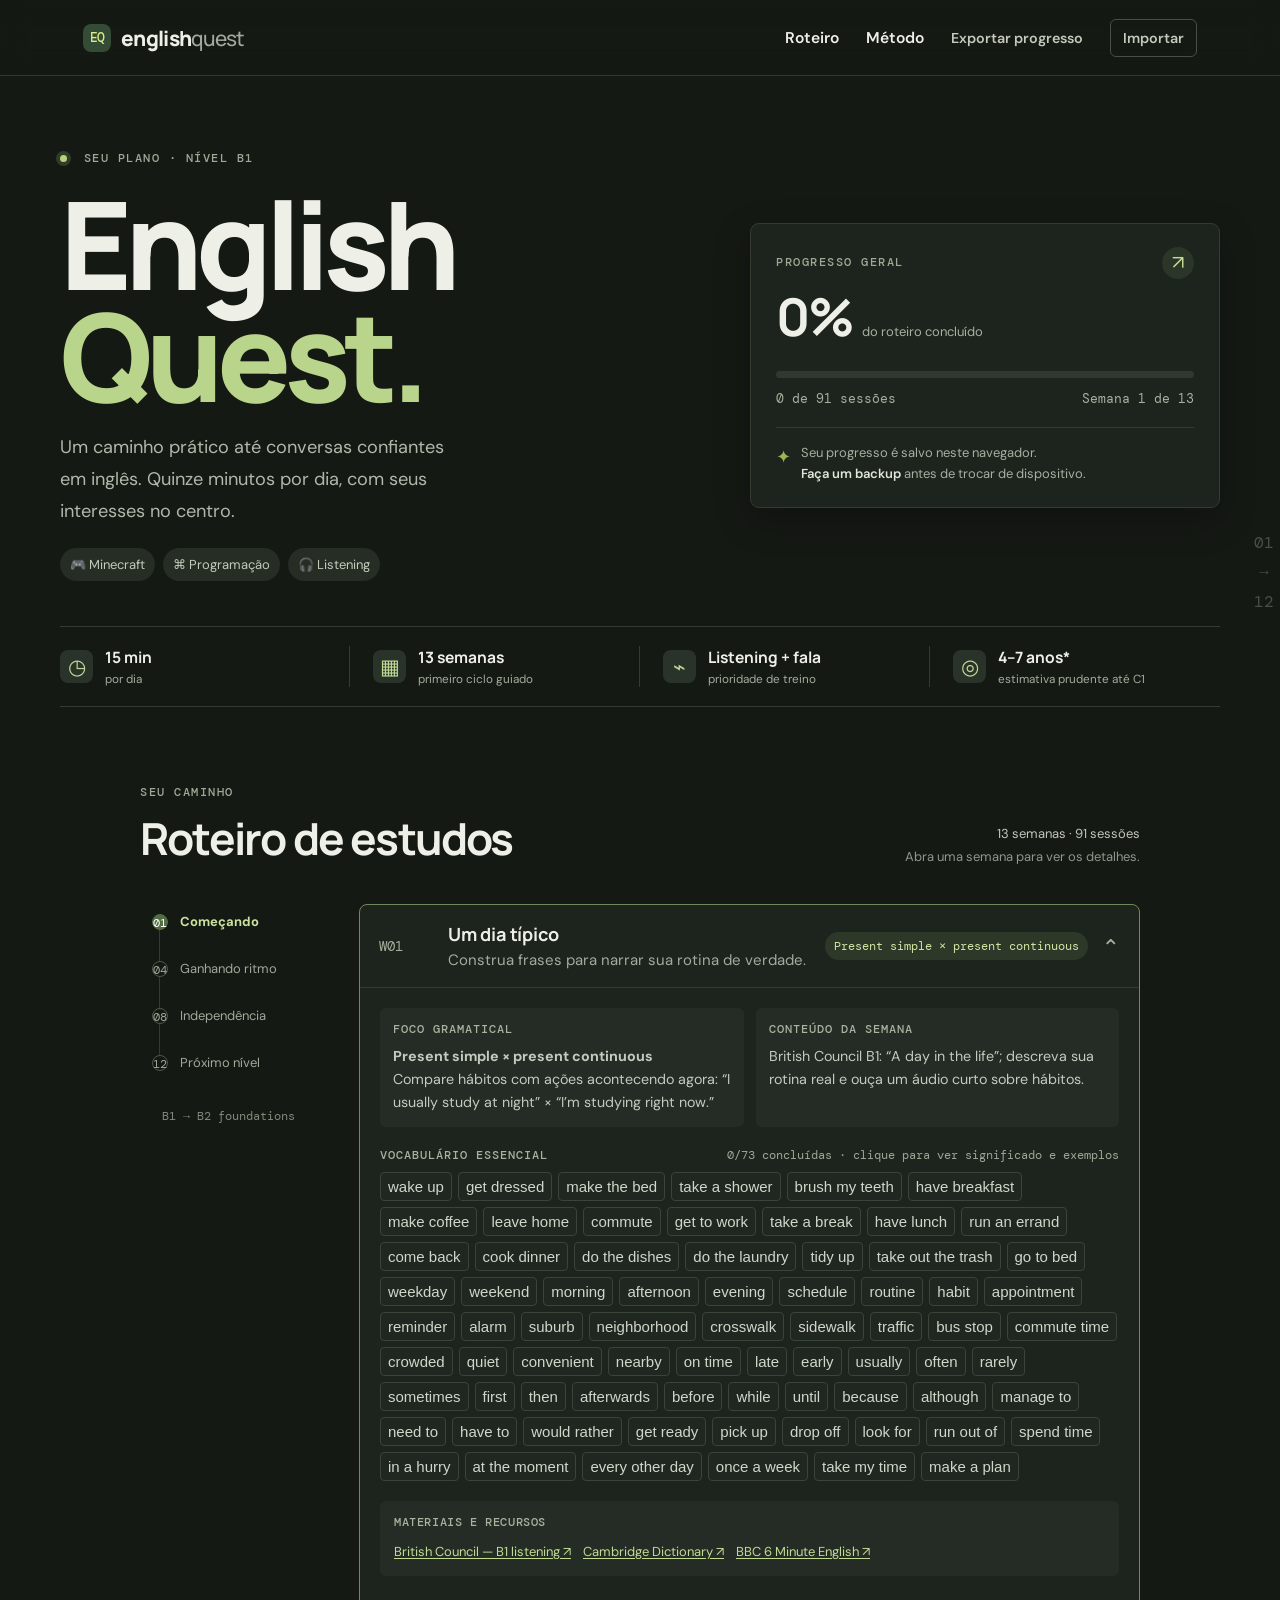
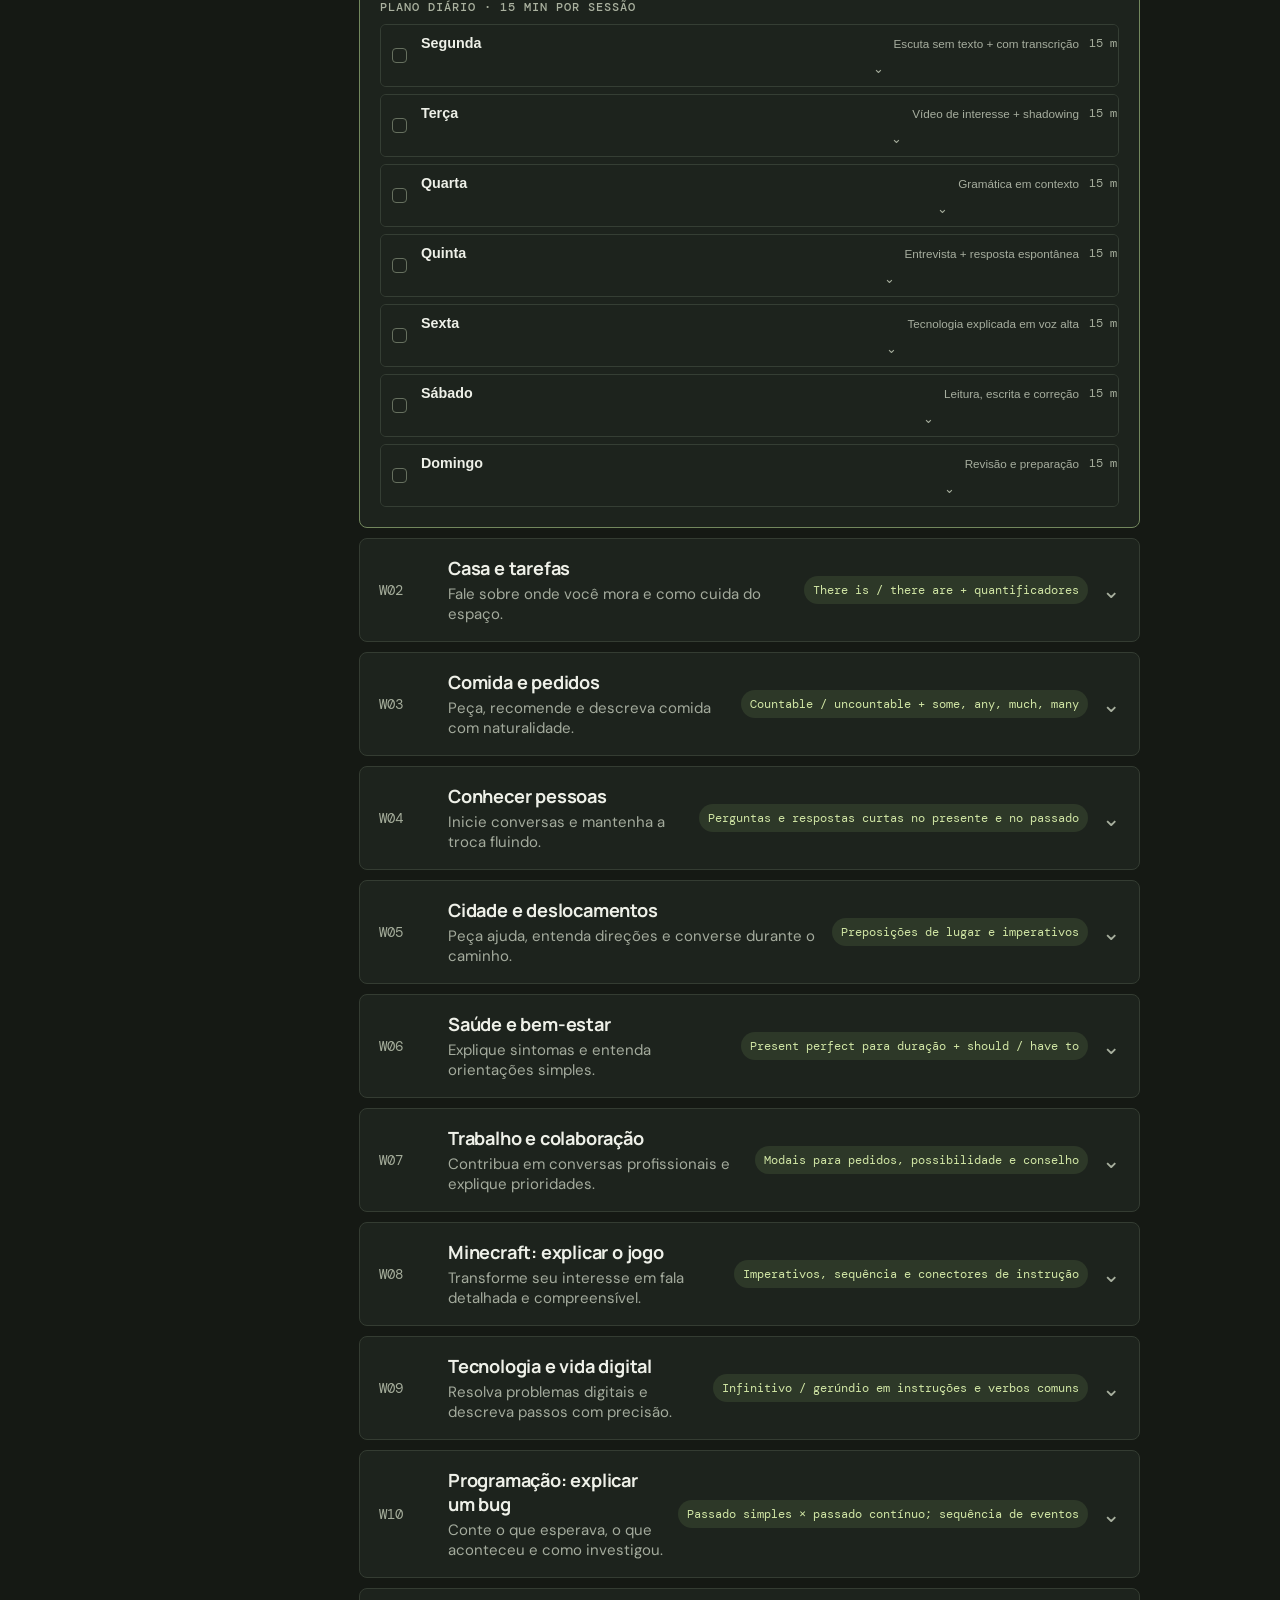
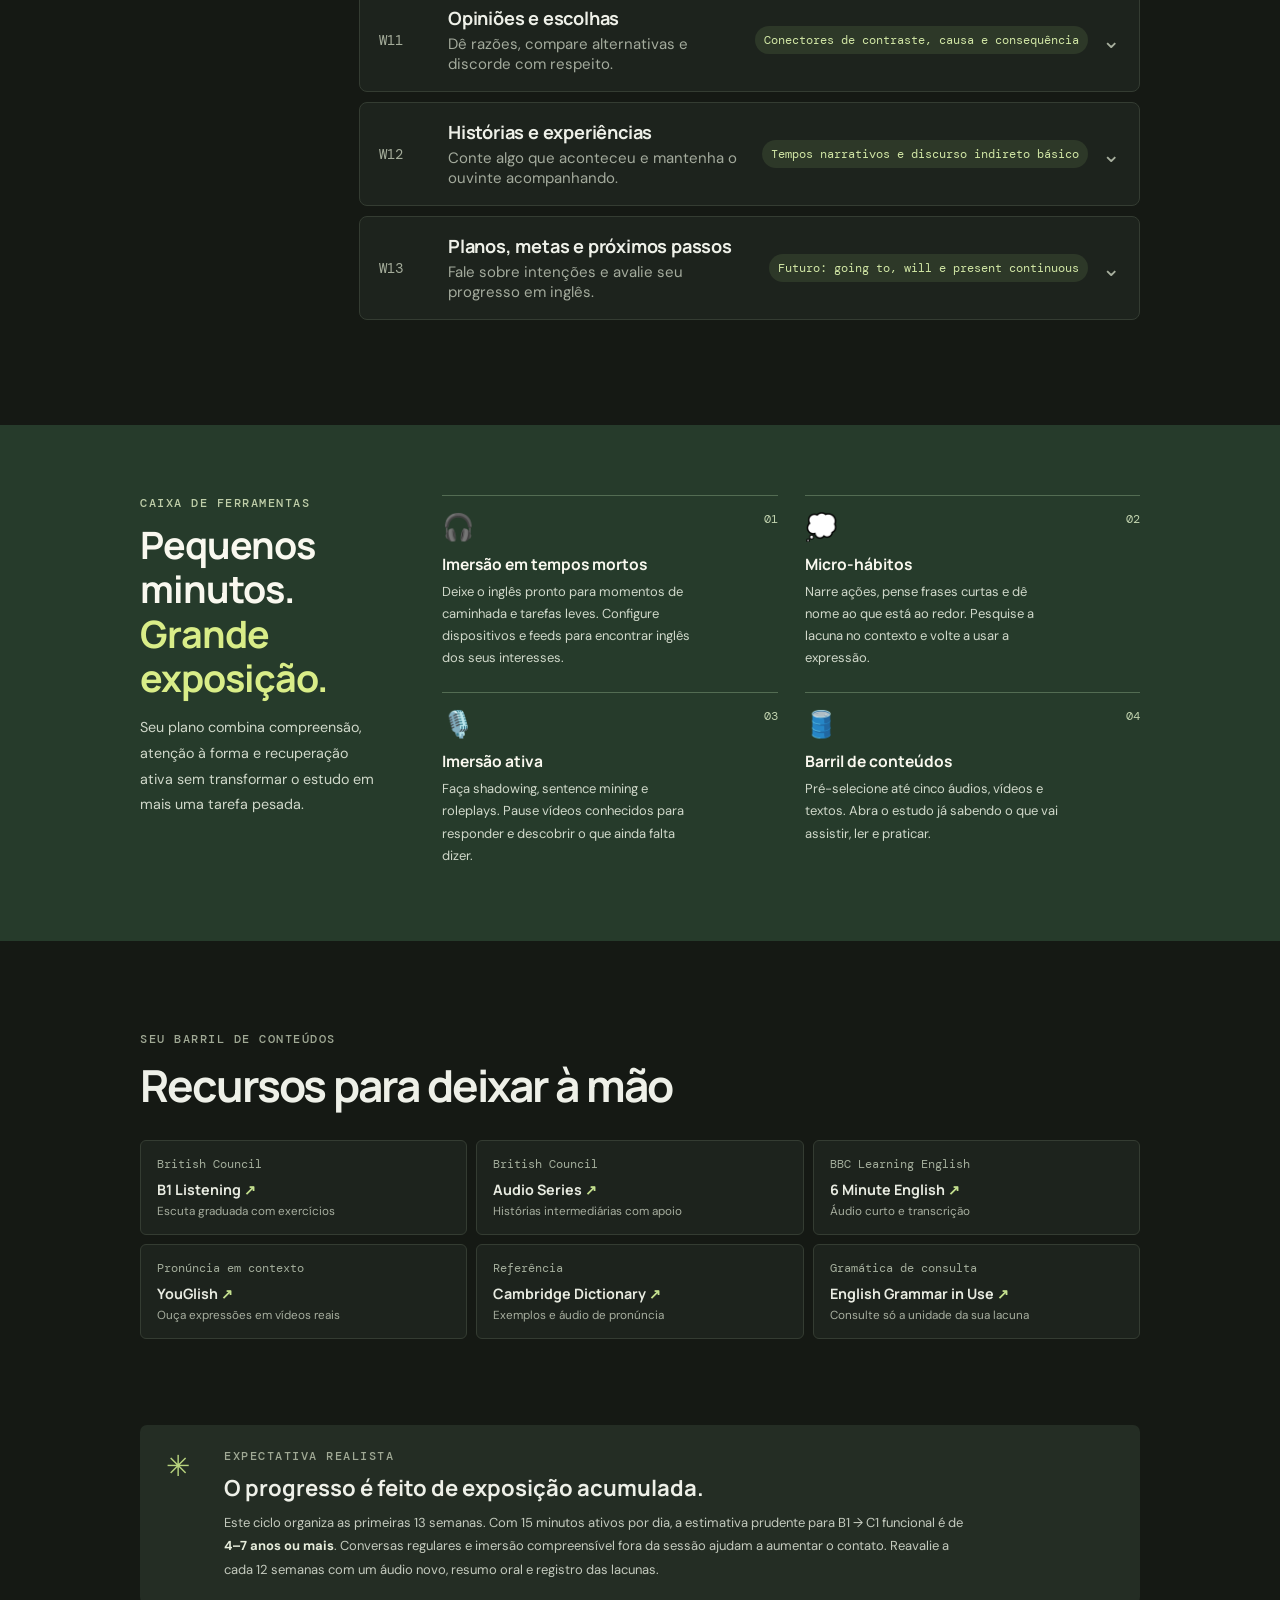
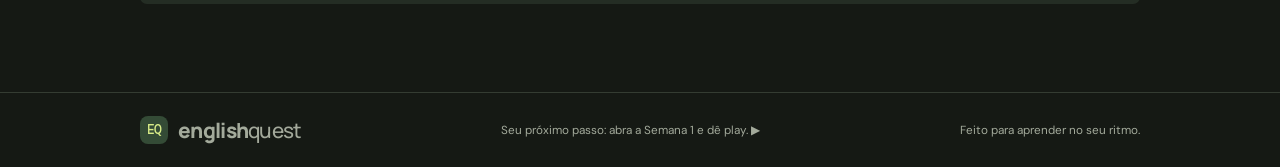
==== index.html @ 43b10902 "Add contextual vocabulary cards" ====
<!doctype html>
<html lang="pt-BR">
<head>
  <meta charset="utf-8">
  <meta name="viewport" content="width=device-width, initial-scale=1">
  <meta name="theme-color" content="#151914">
  <meta name="description" content="Roteiro interativo de inglês B1 a C1 com sessões de 15 minutos, listening, gramática e vocabulário.">
  <title>English Quest — B1 → C1</title>
  <link rel="preconnect" href="https://fonts.googleapis.com">
  <link rel="preconnect" href="https://fonts.gstatic.com" crossorigin>
  <link href="https://fonts.googleapis.com/css2?family=DM+Mono:wght@400;500&family=DM+Sans:wght@400;500;600;700&family=Manrope:wght@500;600;700;800&display=swap" rel="stylesheet">
  <link rel="stylesheet" href="styles.css">
  <script src="app.js" defer></script>
</head>
<body>
  <header class="topbar">
    <a class="brand" href="#top" aria-label="English Quest início"><span class="brand-mark">EQ</span><span>english<span class="brand-light">quest</span></span></a>
    <nav class="topnav" aria-label="Navegação principal">
      <a href="#roadmap">Roteiro</a><a href="#toolkit">Método</a>
      <button class="quiet-button" id="export-button" type="button">Exportar progresso</button>
      <label class="import-button" for="import-file">Importar</label><input id="import-file" type="file" accept="application/json" hidden>
    </nav>
  </header>

  <main id="top">
    <section class="hero">
      <div class="hero-copy">
        <div class="eyebrow"><span class="live-dot"></span> SEU PLANO · NÍVEL B1</div>
        <h1>English<br><span>Quest.</span></h1>
        <p class="hero-description">Um caminho prático até conversas confiantes em inglês. Quinze minutos por dia, com seus interesses no centro.</p>
        <div class="hero-tags"><span>🎮 Minecraft</span><span>⌘ Programação</span><span>🎧 Listening</span></div>
      </div>
      <div class="progress-card">
        <div class="progress-heading"><div><span class="eyebrow">PROGRESSO GERAL</span><div class="progress-number"><strong id="overall-percent">0%</strong><span>do roteiro concluído</span></div></div><div class="progress-icon">↗</div></div>
        <div class="progress-track"><span id="overall-bar"></span></div>
        <div class="progress-foot"><span id="completed-count">0 de 91 sessões</span><span id="week-count">Semana 1 de 13</span></div>
        <div class="progress-note"><span>✦</span><span>Seu progresso é salvo neste navegador.<br><b>Faça um backup</b> antes de trocar de dispositivo.</span></div>
      </div>
      <div class="hero-decoration" aria-hidden="true">01<br>→<br>12</div>
    </section>

    <section class="stats-row" aria-label="Resumo do plano">
      <div class="stat"><span class="stat-icon">◷</span><div><strong>15 min</strong><small>por dia</small></div></div>
      <div class="stat"><span class="stat-icon">▦</span><div><strong>13 semanas</strong><small>primeiro ciclo guiado</small></div></div>
      <div class="stat"><span class="stat-icon">⌁</span><div><strong>Listening + fala</strong><small>prioridade de treino</small></div></div>
      <div class="stat"><span class="stat-icon">◎</span><div><strong>4–7 anos*</strong><small>estimativa prudente até C1</small></div></div>
    </section>

    <section class="roadmap-section" id="roadmap">
      <div class="section-heading"><div><div class="eyebrow">SEU CAMINHO</div><h2>Roteiro de estudos</h2></div><div class="heading-side">13 semanas · 91 sessões<br><span>Abra uma semana para ver os detalhes.</span></div></div>
      <div class="roadmap-layout">
        <aside class="roadmap-rail"><div class="rail-line"></div><div class="rail-label active"><i>01</i><span>Começando</span></div><div class="rail-label"><i>04</i><span>Ganhando ritmo</span></div><div class="rail-label"><i>08</i><span>Independência</span></div><div class="rail-label"><i>12</i><span>Próximo nível</span></div><div class="rail-caption">B1 → B2 foundations</div></aside>
        <div class="weeks" id="weeks-container" aria-live="polite"></div>
      </div>
    </section>

    <section class="toolkit" id="toolkit">
      <div class="toolkit-title"><div class="eyebrow">CAIXA DE FERRAMENTAS</div><h2>Pequenos minutos.<br><span>Grande exposição.</span></h2><p>Seu plano combina compreensão, atenção à forma e recuperação ativa sem transformar o estudo em mais uma tarefa pesada.</p></div>
      <div class="toolkit-grid">
        <article class="tool-card"><span class="tool-number">01</span><div class="tool-icon">🎧</div><h3>Imersão em tempos mortos</h3><p>Deixe o inglês pronto para momentos de caminhada e tarefas leves. Configure dispositivos e feeds para encontrar inglês dos seus interesses.</p></article>
        <article class="tool-card"><span class="tool-number">02</span><div class="tool-icon">💭</div><h3>Micro-hábitos</h3><p>Narre ações, pense frases curtas e dê nome ao que está ao redor. Pesquise a lacuna no contexto e volte a usar a expressão.</p></article>
        <article class="tool-card"><span class="tool-number">03</span><div class="tool-icon">🎙️</div><h3>Imersão ativa</h3><p>Faça shadowing, sentence mining e roleplays. Pause vídeos conhecidos para responder e descobrir o que ainda falta dizer.</p></article>
        <article class="tool-card"><span class="tool-number">04</span><div class="tool-icon">🛢️</div><h3>Barril de conteúdos</h3><p>Pré-selecione até cinco áudios, vídeos e textos. Abra o estudo já sabendo o que vai assistir, ler e praticar.</p></article>
      </div>
    </section>

    <section class="resources" id="resources"><div class="eyebrow">SEU BARRIL DE CONTEÚDOS</div><h2>Recursos para deixar à mão</h2><div class="resource-links">
      <a href="https://learnenglish.britishcouncil.org/skills/listening/b1-listening" target="_blank" rel="noreferrer"><span>British Council</span><b>B1 Listening <i>↗</i></b><small>Escuta graduada com exercícios</small></a>
      <a href="https://learnenglish.britishcouncil.org/free-resources/general/audio-series" target="_blank" rel="noreferrer"><span>British Council</span><b>Audio Series <i>↗</i></b><small>Histórias intermediárias com apoio</small></a>
      <a href="https://www.bbc.co.uk/learningenglish/english/features/6-minute-english" target="_blank" rel="noreferrer"><span>BBC Learning English</span><b>6 Minute English <i>↗</i></b><small>Áudio curto e transcrição</small></a>
      <a href="https://youglish.com/english" target="_blank" rel="noreferrer"><span>Pronúncia em contexto</span><b>YouGlish <i>↗</i></b><small>Ouça expressões em vídeos reais</small></a>
      <a href="https://dictionary.cambridge.org/" target="_blank" rel="noreferrer"><span>Referência</span><b>Cambridge Dictionary <i>↗</i></b><small>Exemplos e áudio de pronúncia</small></a>
      <a href="https://www.cambridge.org/gb/cambridgeenglish/catalog/grammar-vocabulary-and-pronunciation/english-grammar-use-5th-edition" target="_blank" rel="noreferrer"><span>Gramática de consulta</span><b>English Grammar in Use <i>↗</i></b><small>Consulte só a unidade da sua lacuna</small></a>
    </div></section>

    <section class="estimate"><div class="estimate-mark">✳</div><div><div class="eyebrow">EXPECTATIVA REALISTA</div><h2>O progresso é feito de exposição acumulada.</h2><p>Este ciclo organiza as primeiras 13 semanas. Com 15 minutos ativos por dia, a estimativa prudente para B1 → C1 funcional é de <b>4–7 anos ou mais</b>. Conversas regulares e imersão compreensível fora da sessão ajudam a aumentar o contato. Reavalie a cada 12 semanas com um áudio novo, resumo oral e registro das lacunas.</p></div></section>
  </main>
  <footer><a class="brand" href="#top"><span class="brand-mark">EQ</span><span>english<span class="brand-light">quest</span></span></a><span>Seu próximo passo: abra a Semana 1 e dê play. ▶</span><span>Feito para aprender no seu ritmo.</span></footer>
  <dialog class="vocab-dialog" id="vocab-dialog" aria-labelledby="vocab-dialog-title">
    <div class="vocab-dialog-head"><div><div class="eyebrow">FICHA DE VOCABULÁRIO</div><h2 id="vocab-dialog-title"></h2></div><button class="dialog-close" id="vocab-close" type="button" aria-label="Fechar ficha">×</button></div>
    <div class="vocab-meaning"><div class="vocab-section-label">SIGNIFICADO EM PORTUGUÊS</div><p id="vocab-translation" aria-live="polite">Buscando tradução…</p><small id="vocab-meaning-note">Tradução automática para orientar; o contexto ajuda a escolher o sentido.</small></div>
    <div class="vocab-examples"><div class="vocab-section-label">USO NO COTIDIANO</div><div id="vocab-example-list"></div></div>
    <div class="vocab-dialog-actions"><div class="vocab-reference-links"><a id="vocab-youglish" target="_blank" rel="noreferrer">Ouvir exemplos reais ↗</a><a id="vocab-cambridge" target="_blank" rel="noreferrer">Ver no Cambridge ↗</a></div><button id="vocab-complete" class="complete-button" type="button">Concluir</button></div>
    <p class="vocab-privacy-note">Quando não houver tradução no glossário local, somente a expressão em inglês será enviada ao serviço de tradução. O resultado fica guardado neste navegador.</p>
  </dialog>
  <div class="toast" id="toast" role="status" aria-live="polite"></div>
</body>
</html>
---- styles.css ----
:root{--paper:#f5f4ee;--ink:#20231f;--muted:#777a70;--line:#ddded5;--green:#354f3a;--lime:#d9ed88;--orange:#d98554;--white:#fffefa;--mono:'DM Mono',monospace;--sans:'DM Sans',sans-serif;--display:'Manrope',sans-serif}*{box-sizing:border-box}html{scroll-behavior:smooth}body{margin:0;background:var(--paper);color:var(--ink);font-family:var(--sans);font-size:19.5px}a{color:inherit;text-decoration:none}.topbar{height:76px;border-bottom:1px solid var(--line);display:flex;align-items:center;justify-content:space-between;padding:0 max(calc((100vw - 1160px)/2),6.5vw);background:rgba(245,244,238,.9);position:sticky;top:0;z-index:10;backdrop-filter:blur(14px)}.brand{display:flex;align-items:center;gap:10px;font:800 20.8px var(--display);letter-spacing:-.7px}.brand-mark{width:28px;height:28px;display:grid;place-items:center;background:var(--green);color:var(--lime);font:500 13px var(--mono);letter-spacing:-1px;border-radius:8px}.brand-light{font-weight:500;color:#77796f}.topnav{display:flex;align-items:center;gap:27px;font-size:15.6px;font-weight:600}.topnav>a:hover{color:var(--orange)}.quiet-button,.import-button{border:0;background:none;color:#51544e;font:600 14.3px var(--sans);cursor:pointer;padding:9px 0}.import-button{border:1px solid #d1d2c7;border-radius:6px;padding:9px 12px}.hero{max-width:1160px;margin:auto;padding:74px 0 45px;display:grid;grid-template-columns:1fr 470px;gap:64px;position:relative;align-items:center;min-height:365px}.eyebrow{font:500 11.7px var(--mono);letter-spacing:1.5px;color:#808277}.live-dot{display:inline-block;width:7px;height:7px;border-radius:100%;background:#9fbf53;margin:0 8px 0 0;box-shadow:0 0 0 4px #e9efd9}.hero h1{font:800 clamp(84.5px,10.4vw,122.2px)/.92 var(--display);letter-spacing:-7px;margin:22px 0 19px}.hero h1 span{color:var(--green)}.hero-description{font-size:18.2px;line-height:1.75;color:#6b6e64;max-width:390px;margin:0 0 21px}.hero-tags{display:flex;gap:8px}.hero-tags span{font-size:13px;padding:8px 10px;background:#ebeae2;border-radius:20px;color:#5f6258}.progress-card{background:var(--white);border:1px solid #e4e3db;border-radius:9px;padding:23px 25px;box-shadow:0 12px 35px #343b2710}.progress-heading{display:flex;justify-content:space-between}.progress-number{display:flex;align-items:baseline;gap:9px;margin-top:9px}.progress-number strong{font:700 52px var(--display);letter-spacing:-2px}.progress-number span{font-size:13px;color:var(--muted)}.progress-icon{width:32px;height:32px;border-radius:50%;background:#f0f2e7;display:grid;place-items:center;color:var(--green)}.progress-track{height:7px;background:#eeeee7;border-radius:10px;margin:19px 0 12px;overflow:hidden}.progress-track span{display:block;width:0;height:100%;border-radius:10px;background:var(--green);transition:width .45s ease}.progress-foot{display:flex;justify-content:space-between;color:#75786f;font:13px var(--mono)}.progress-note{display:flex;gap:10px;border-top:1px solid #eeede6;margin-top:20px;padding-top:15px;color:#82847b;font-size:13px;line-height:1.6}.progress-note>span:first-child{font-size:18.2px;color:#9ab651}.progress-note b{color:#565950;font-weight:600}.hero-decoration{position:absolute;right:-54px;bottom:9px;color:#d0d2c8;font:15.6px/1.9 var(--mono);text-align:center}.stats-row{max-width:1160px;margin:0 auto 77px;border-top:1px solid var(--line);border-bottom:1px solid var(--line);display:grid;grid-template-columns:repeat(4,1fr);padding:19px 0}.stat{display:flex;align-items:center;gap:12px;padding-left:23px;border-right:1px solid var(--line)}.stat:first-child{padding-left:0}.stat:last-child{border:0}.stat-icon{width:33px;height:33px;border-radius:8px;background:#eaece2;display:grid;place-items:center;color:var(--green);font-size:20.8px}.stat strong,.stat small{display:block}.stat strong{font:700 15.6px var(--display)}.stat small{color:#86877e;font-size:11.7px;margin-top:3px}.roadmap-section,.resources{max-width:1000px;margin:0 auto 105px}.section-heading{display:flex;justify-content:space-between;align-items:end;margin-bottom:36px}.section-heading h2,.resources h2{font:700 44.2px var(--display);letter-spacing:-1.8px;margin:8px 0 0}.heading-side{text-align:right;font-size:13px;line-height:1.8;color:#565950}.heading-side span{color:#92938b}.roadmap-layout{display:grid;grid-template-columns:185px 1fr;gap:34px}.roadmap-rail{position:relative;display:flex;flex-direction:column;gap:30px;padding:9px 0 0 12px}.rail-line{position:absolute;width:1px;height:150px;top:17px;left:19px;background:#d8d9ce}.rail-label{z-index:1;display:flex;align-items:center;gap:12px;color:#9a9c92;font-size:13px}.rail-label i{font:11.7px var(--mono);font-style:normal;width:16px;height:16px;border-radius:50%;display:grid;place-items:center;background:var(--paper);border:1px solid #d3d5c9}.rail-label.active{color:var(--green);font-weight:700}.rail-label.active i{background:var(--green);border-color:var(--green);color:white}.rail-caption{font:11.7px var(--mono);color:#a5a69c;margin:7px 0 0 10px}.weeks{display:flex;flex-direction:column;gap:10px}.week-card{border:1px solid #e0e1d8;background:var(--white);border-radius:8px;overflow:hidden;transition:border-color .2s}.week-card.open{border-color:#aab59b}.week-summary{width:100%;display:grid;grid-template-columns:55px 1fr auto 18px;align-items:center;gap:14px;text-align:left;padding:17px 19px;background:transparent;border:0;color:inherit;cursor:pointer;font-family:var(--sans)}.week-num{font:14.3px var(--mono);color:#9a9b92}.week-title{font:700 18.2px var(--display);letter-spacing:-.2px}.week-subtitle{font-size:13px;color:#85877d;margin-top:4px}.week-chip{border-radius:20px;padding:6px 9px;background:#edf0e3;color:#64734a;font:11.7px var(--mono);white-space:nowrap}.week-chevron{font-size:22.1px;color:#82847a;transition:transform .2s}.week-card.open .week-chevron{transform:rotate(180deg)}.week-details{display:none;border-top:1px solid #edede7;padding:20px}.week-card.open .week-details{display:block;animation:appear .2s ease}@keyframes appear{from{opacity:0;transform:translateY(-3px)}to{opacity:1;transform:none}}.week-overview{display:grid;grid-template-columns:1fr 1fr;gap:12px;margin-bottom:20px}.detail-box{background:#f5f5ef;border-radius:6px;padding:13px}.detail-box h4,.days-heading{font:500 11.7px var(--mono);letter-spacing:1px;text-transform:uppercase;color:#86887e;margin:0 0 8px}.detail-box p{font-size:14.3px;line-height:1.6;margin:0;color:#55584f}.vocab-header{display:flex;align-items:center;justify-content:space-between;margin:17px 0 9px}.vocab-header h4{font:500 11.7px var(--mono);letter-spacing:1px;text-transform:uppercase;color:#85877e;margin:0}.vocab-header span{font:11.7px var(--mono);color:#94968c}.vocab-list{display:flex;flex-wrap:wrap;gap:6px}.vocab-item{border:1px solid #e5e5dc;background:#fffefa;border-radius:4px;padding:5px 7px;font-size:11.7px;color:#55584f;cursor:pointer;transition:.15s}.vocab-item:hover,.vocab-item.learned{background:#e9efd9;border-color:#cbd9a8;color:#3d573d}.vocab-item.learned{text-decoration:line-through;opacity:.72}.week-resources{margin:20px 0 0;padding:13px 14px;background:#f5f5ef;border-radius:6px}.week-resources b{display:block;font:500 11.7px var(--mono);letter-spacing:.6px;text-transform:uppercase;color:#77796f;margin-bottom:7px}.week-resources a{display:inline-block;font-size:13px;color:#4d6843;text-decoration:underline;text-underline-offset:2px;margin:3px 12px 3px 0}.days-heading{margin:23px 0 9px}.day-list{display:flex;flex-direction:column;gap:7px}.day-item{border:1px solid #e9e9e1;border-radius:6px;overflow:hidden}.day-trigger{width:100%;display:grid;grid-template-columns:24px 1fr auto 16px;align-items:center;gap:9px;text-align:left;border:0;background:#fffefa;padding:10px 11px;cursor:pointer;color:inherit}.day-check{appearance:none;width:15px;height:15px;border:1px solid #c9cbc0;border-radius:4px;display:grid;place-items:center;margin:0;cursor:pointer}.day-check:checked{background:var(--green);border-color:var(--green)}.day-check:checked:after{content:'✓';font-size:13px;color:white}.day-name{font-size:14.3px;font-weight:700}.day-focus{font-size:11.7px;color:#86887e}.day-time{font:11.7px var(--mono);color:#909187}.day-toggle{color:#888a80;transition:transform .2s}.day-item.expanded .day-toggle{transform:rotate(180deg)}.day-detail{display:none;background:#f8f8f3;border-top:1px solid #eee;padding:12px 14px 13px 44px}.day-item.expanded .day-detail{display:block}.day-detail p{margin:0 0 8px;font-size:13px;line-height:1.65;color:#5b5e55}.day-detail p:last-child{margin:0}.day-detail b{color:#373a34;font-weight:700}.toolkit{background:var(--green);color:#f9f8ef;padding:70px max(calc((100vw - 1000px)/2),7vw) 74px;display:grid;grid-template-columns:240px 1fr;gap:62px}.toolkit .eyebrow{color:#b9c4a9}.toolkit-title h2{font:700 37.7px/1.18 var(--display);letter-spacing:-1px;margin:12px 0}.toolkit-title h2 span{color:var(--lime)}.toolkit-title p{font-size:14.3px;line-height:1.8;color:#c5cdbd}.toolkit-grid{display:grid;grid-template-columns:1fr 1fr;gap:23px 27px}.tool-card{position:relative;border-top:1px solid #6f826d;padding-top:14px}.tool-number{position:absolute;right:0;top:15px;font:11.7px var(--mono);color:#a8b79a}.tool-icon{font-size:26px}.tool-card h3{font:700 15.6px var(--display);margin:9px 0 6px}.tool-card p{font-size:13px;line-height:1.7;color:#c5cdbd;margin:0;max-width:255px}.resources{margin-top:90px;margin-bottom:86px}.resources h2{margin-bottom:25px}.resource-links{display:grid;grid-template-columns:repeat(3,1fr);gap:9px}.resource-links a{background:var(--white);border:1px solid #e3e3da;border-radius:6px;padding:15px 16px;transition:transform .2s,border .2s}.resource-links a:hover{transform:translateY(-2px);border-color:#aab59b}.resource-links a span,.resource-links a b,.resource-links a small{display:block}.resource-links a span{font:11.7px var(--mono);color:#92948a}.resource-links a b{font:700 14.3px var(--display);margin:8px 0 4px}.resource-links a b i{font-style:normal;color:#78934b}.resource-links a small{font-size:11.7px;color:#81837a}.estimate{max-width:1000px;margin:0 auto 88px;padding:23px 26px;background:#eceee3;border-radius:7px;display:grid;grid-template-columns:44px 1fr;gap:14px}.estimate-mark{font-size:28.6px;color:#8fa85e}.estimate h2{font:700 22.1px var(--display);margin:8px 0}.estimate p{font-size:13px;line-height:1.8;color:#686b61;margin:0;max-width:740px}.estimate p b{color:#41463a}footer{border-top:1px solid var(--line);min-height:75px;display:flex;align-items:center;justify-content:space-between;padding:0 max(calc((100vw - 1000px)/2),7vw);font-size:11.7px;color:#85877e}.toast{position:fixed;bottom:22px;left:50%;transform:translate(-50%,20px);opacity:0;background:#283c2d;color:white;padding:11px 16px;border-radius:6px;font-size:14.3px;transition:.25s;pointer-events:none;z-index:20}.toast.show{opacity:1;transform:translate(-50%,0)}
@media(max-width:1200px){.hero,.stats-row{margin-left:6.5vw;margin-right:6.5vw}.hero-decoration{right:0}.roadmap-section,.resources,.estimate{margin-left:7vw;margin-right:7vw}.toolkit{padding-left:7vw;padding-right:7vw}}
@media(max-width:760px){.topbar{height:64px;padding:0 5vw}.topnav{gap:13px}.topnav>a{display:none}.quiet-button{font-size:13px}.hero{margin:0;padding:52px 5vw 35px;grid-template-columns:1fr;gap:26px}.hero h1{font-size:98.8px}.progress-card{max-width:500px}.hero-decoration{display:none}.stats-row{margin:0 5vw 60px;grid-template-columns:1fr 1fr;row-gap:18px;padding:17px 0}.stat{padding-left:10px}.stat:nth-child(2){border:0}.stat:first-child{padding-left:10px}.section-heading{align-items:start;gap:14px;flex-direction:column}.heading-side{text-align:left}.roadmap-section,.resources{margin:0 5vw 70px}.roadmap-layout{grid-template-columns:1fr}.roadmap-rail{display:none}.week-summary{grid-template-columns:38px 1fr auto 14px;gap:8px;padding:14px 12px}.week-title{font-size:15.6px}.week-chip{font-size:10.4px;padding:5px 7px}.week-details{padding:13px}.week-overview{grid-template-columns:1fr}.day-trigger{grid-template-columns:20px 1fr auto 13px;gap:7px}.day-focus{display:none}.day-trigger-main{width:100%;display:grid!important;grid-template-columns:1fr auto 13px;align-items:center;gap:8px;text-align:left;border:0;background:transparent;color:inherit;padding:0;cursor:pointer}.toolkit{grid-template-columns:1fr;gap:30px;padding:50px 6vw}.toolkit-grid{gap:20px}.resource-links{grid-template-columns:1fr 1fr}.estimate{margin:0 5vw 60px;padding:18px;grid-template-columns:30px 1fr}footer{padding:17px 5vw;gap:13px;flex-wrap:wrap}footer>span:last-child{display:none}}
@media(max-width:420px){.brand{font-size:18.2px}.topnav{gap:9px}.import-button{padding:8px}.hero h1{font-size:85.8px}.resource-links{grid-template-columns:1fr}.toolkit-grid{grid-template-columns:1fr}.week-chip{display:none}.week-summary{grid-template-columns:35px 1fr 16px}}
@media(max-width:420px){.brand{font-size:18.2px}.topnav{gap:9px}.import-button{padding:8px}.hero h1{font-size:85.8px}.resource-links{grid-template-columns:1fr}.toolkit-grid{grid-template-columns:1fr}.week-chip{display:none}.week-summary{grid-template-columns:35px 1fr 16px}}
:root{color-scheme:dark;--paper:#151914;--ink:#eef0e8;--muted:#a2a899;--line:#30382f;--green:#a9c77b;--lime:#d9ed88;--orange:#e39a6e;--white:#1d231d;--mono:'DM Mono',monospace;--sans:'DM Sans',sans-serif;--display:'Manrope',sans-serif}body{background:var(--paper);color:var(--ink)}.topbar{background:rgba(21,25,20,.92)}.brand-mark{background:#344b36;color:var(--lime)}.brand-light{color:#a3a99b}.quiet-button,.import-button{color:#c4cabb}.import-button{border-color:#465044}.eyebrow{color:#a0a995}.live-dot{background:#b6d37c;box-shadow:0 0 0 4px #303c28}.hero h1 span{color:#b9d48b}.hero-description{color:#b1b7a9}.hero-tags span{background:#252d25;color:#c4cbbb}.progress-card{background:#1d231d;border-color:#343c32;box-shadow:0 12px 35px #0004}.progress-icon{background:#2b3628;color:#c3dc91}.progress-track{background:#31382f}.progress-track span{background:#b4cf83}.progress-foot,.progress-number span{color:#aab09f}.progress-note{border-color:#343c32;color:#a8afa0}.progress-note b{color:#e1e6d8}.hero-decoration{color:#485044}.stats-row{border-color:#343c32}.stat{border-color:#343c32}.stat-icon{background:#293329;color:#bfd995}.stat small{color:#a5ab9b}.heading-side{color:#c1c6ba}.heading-side span{color:#8e9789}.rail-line{background:#343c32}.rail-label{color:#a1a899}.rail-label i{background:var(--paper);border-color:#50584a}.rail-label.active{color:#cbe39c}.rail-label.active i{background:#536c43;border-color:#536c43}.rail-caption{color:#818a7b}.week-card{background:#1d231d;border-color:#343c32}.week-card.open{border-color:#72875d}.week-num{color:#a4ac9a}.week-subtitle{color:#a4ab9d}.week-chip{background:#2d3828;color:#d1e6a5}.week-chevron{color:#a8b09f}.week-details{border-color:#343c32}.detail-box,.week-resources{background:#252c25}.detail-box h4,.days-heading,.vocab-header h4{color:#aab19f}.detail-box p{color:#c4cabe}.vocab-header span{color:#a0a795}.vocab-item{background:#202720;border-color:#3a4438;color:#d1d6ca}.vocab-item:hover,.vocab-item.learned{background:#35452c;border-color:#647c4b;color:#e0efc1}.week-resources b{color:#aab19f}.week-resources a{color:#c0dc91}.day-item{border-color:#353e34}.day-trigger{background:#1d231d;color:var(--ink)}.day-check{border-color:#66705f}.day-check:checked{background:#708d52;border-color:#708d52}.day-focus{color:#a7ae9f}.day-time,.day-toggle{color:#a5ad9c}.day-detail{background:#252c25;border-color:#343c32}.day-detail p{color:#c3cabc}.day-detail b{color:#eff1e9}.day-detail a{color:#c7e497}.toolkit{background:#263b2b}.toolkit .eyebrow{color:#bfcea9}.toolkit-title p,.tool-card p{color:#d0d8ca}.tool-card{border-color:#536c53}.tool-number{color:#c0d2ae}.resource-links a{background:#1d231d;border-color:#343c32}.resource-links a:hover{border-color:#71875c}.resource-links a span{color:#a3ad9b}.resource-links a b{color:#e8ebe1}.resource-links a b i{color:#c3df8e}.resource-links a small{color:#a7ae9f}.estimate{background:#242d24}.estimate-mark{color:#b8d37e}.estimate p{color:#c4cabe}.estimate p b{color:#e7eddc}footer{border-color:#343c32;color:#a3aa9b}.toast{background:#344b36;color:#f5f7ef}

.week-title{display:block}.week-subtitle{display:block;font-size:15px}.vocab-item{font-size:15px}.day-detail p{font-size:16px}.day-trigger{grid-template-columns:20px minmax(0,1fr);align-items:center}.day-trigger-main{width:100%;min-width:0;display:grid;grid-template-columns:minmax(0,1fr) auto 18px;align-items:center;gap:10px;text-align:left;border:0;background:transparent;color:inherit;padding:0;cursor:pointer}.day-name{font-weight:700}.day-focus{min-width:0}.day-time{white-space:nowrap}.day-toggle{justify-self:end}
.vocab-item.learned{text-decoration:none;opacity:1;border-color:#809b5e;color:#e1efc5}
.vocab-item.learned::after{content:' ✓';color:#d9ed88}
.vocab-dialog{width:min(540px,calc(100vw - 28px));max-height:min(82vh,740px);margin:auto;padding:24px;background:#1d231d;color:#eef0e8;border:1px solid #596a4b;border-radius:12px;box-shadow:0 24px 90px #000a;overflow:auto}
.vocab-dialog::backdrop{background:#080b08c9;backdrop-filter:blur(3px)}
.vocab-dialog-head{display:flex;justify-content:space-between;align-items:flex-start;gap:18px;margin-bottom:20px}
.vocab-dialog-head .eyebrow{color:#bac99f}
.vocab-dialog-head h2{font:700 25px/1.2 var(--display);margin:8px 0 0;overflow-wrap:anywhere}
.dialog-close{width:34px;height:34px;flex:0 0 34px;display:grid;place-items:center;border:1px solid #414b3c;border-radius:50%;background:#252d25;color:#e7eddf;font:400 23px var(--sans);cursor:pointer}
.vocab-meaning{padding:16px 17px;background:#293329;border:1px solid #3a4737;border-radius:8px}
.vocab-section-label{font:500 11px var(--mono);letter-spacing:1.2px;color:#bdcf9d}
.vocab-meaning p{font:700 21px/1.4 var(--sans);margin:9px 0 5px;color:#f0f3e9;overflow-wrap:anywhere}
.vocab-meaning small{display:block;font:400 12px/1.6 var(--sans);color:#b0b9a9}
.vocab-examples{margin:21px 0 17px}
.vocab-examples>.vocab-section-label{margin-bottom:9px}
.vocab-example{display:grid;grid-template-columns:25px 1fr;gap:9px;align-items:start;padding:12px 0;border-bottom:1px solid #343c32}
.vocab-example:last-child{border-bottom:0}
.vocab-example>span{width:22px;height:22px;display:grid;place-items:center;border-radius:50%;background:#35452c;color:#d9edaa;font:500 11px var(--mono)}
.vocab-example p{margin:0;color:#e3e8dc;font:400 15px/1.6 var(--sans)}
.vocab-dialog-actions{display:flex;align-items:center;justify-content:space-between;gap:15px;margin-top:18px}
.vocab-reference-links{display:flex;flex-wrap:wrap;gap:13px}
.vocab-reference-links a{font:500 12px var(--sans);color:#c6df99;text-decoration:underline;text-underline-offset:3px}
.complete-button{border:0;border-radius:7px;padding:11px 17px;background:#b4cf83;color:#192117;font:700 14px var(--sans);cursor:pointer;white-space:nowrap}
.complete-button:hover{background:#c8df9f}
.vocab-privacy-note{margin:15px 0 0;color:#929d8b;font:400 11px/1.5 var(--sans)}
@media(max-width:520px){.vocab-dialog{padding:20px 17px}.vocab-dialog-head h2{font-size:22px}.vocab-dialog-actions{align-items:flex-end;flex-direction:column}.vocab-reference-links{width:100%;justify-content:flex-start}.complete-button{width:100%}}
.vocab-header{gap:12px;align-items:flex-start}.vocab-count{max-width:65%;text-align:right;line-height:1.5}
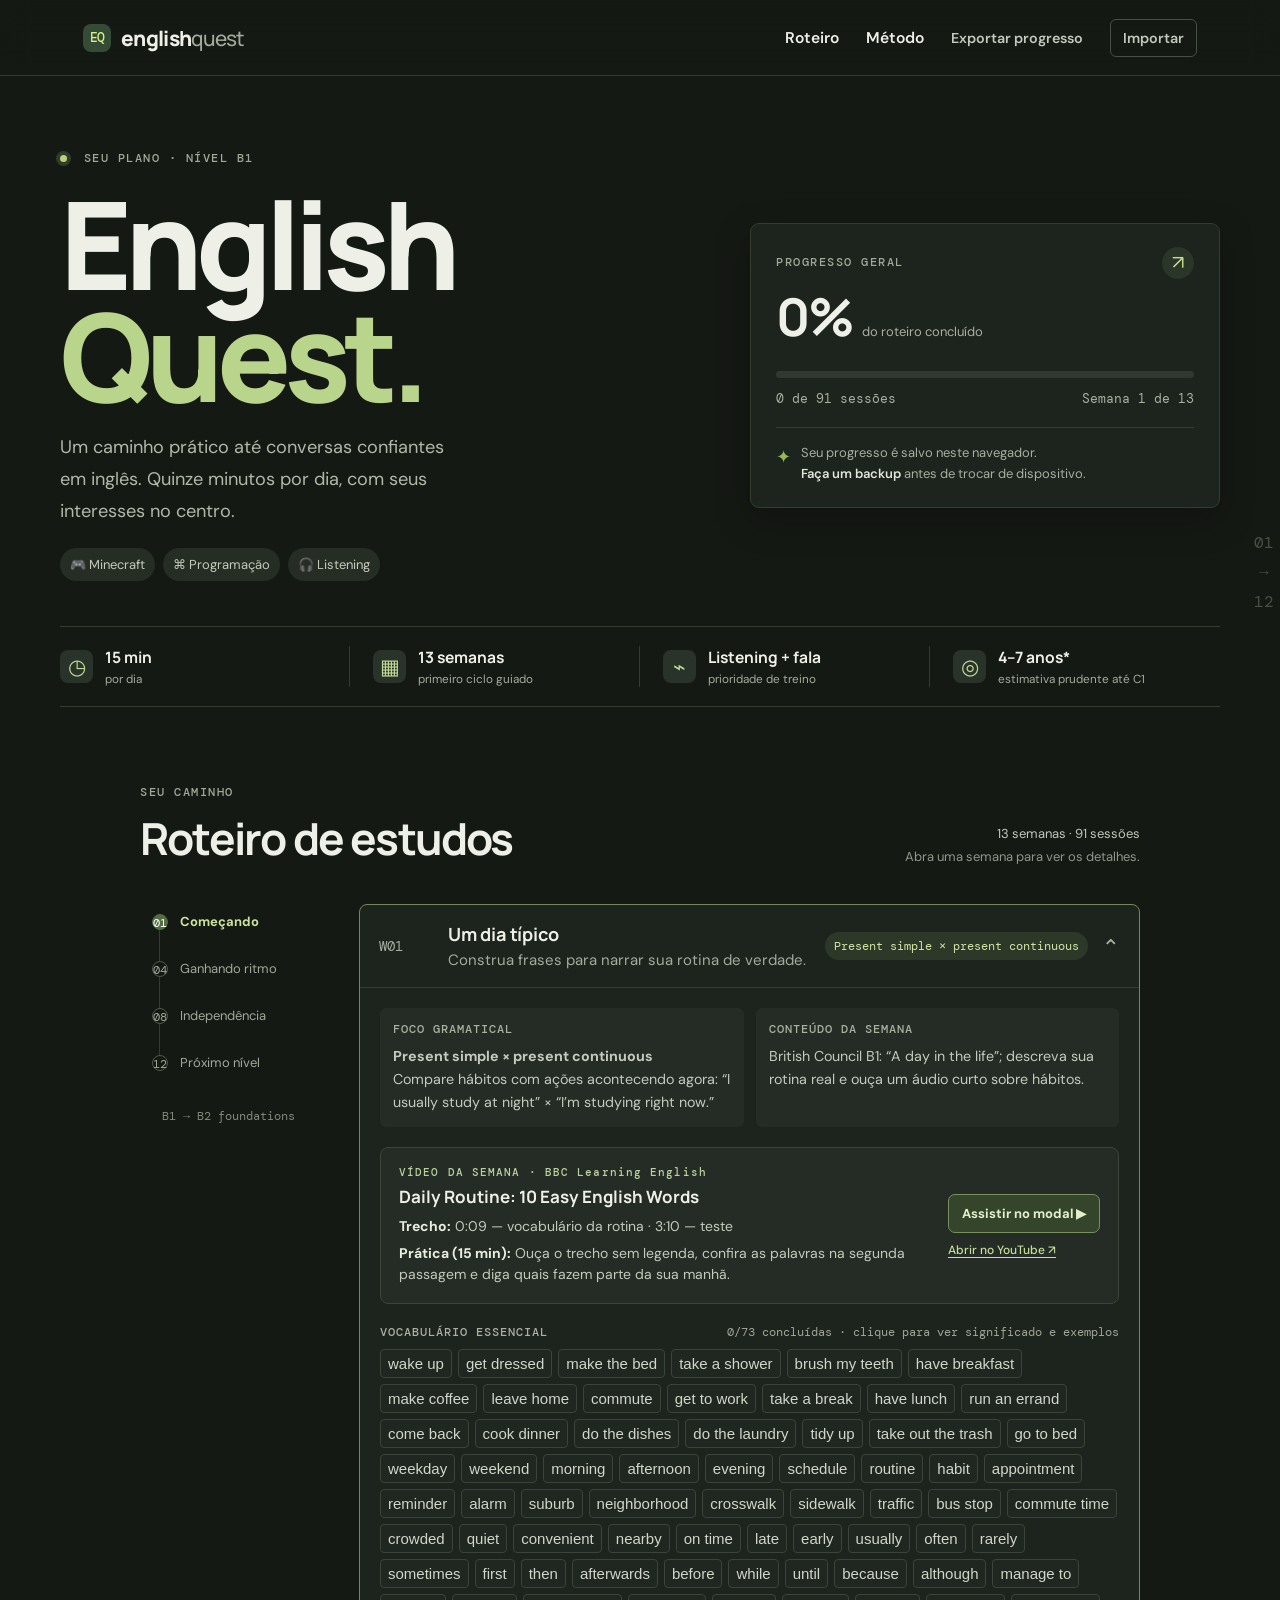
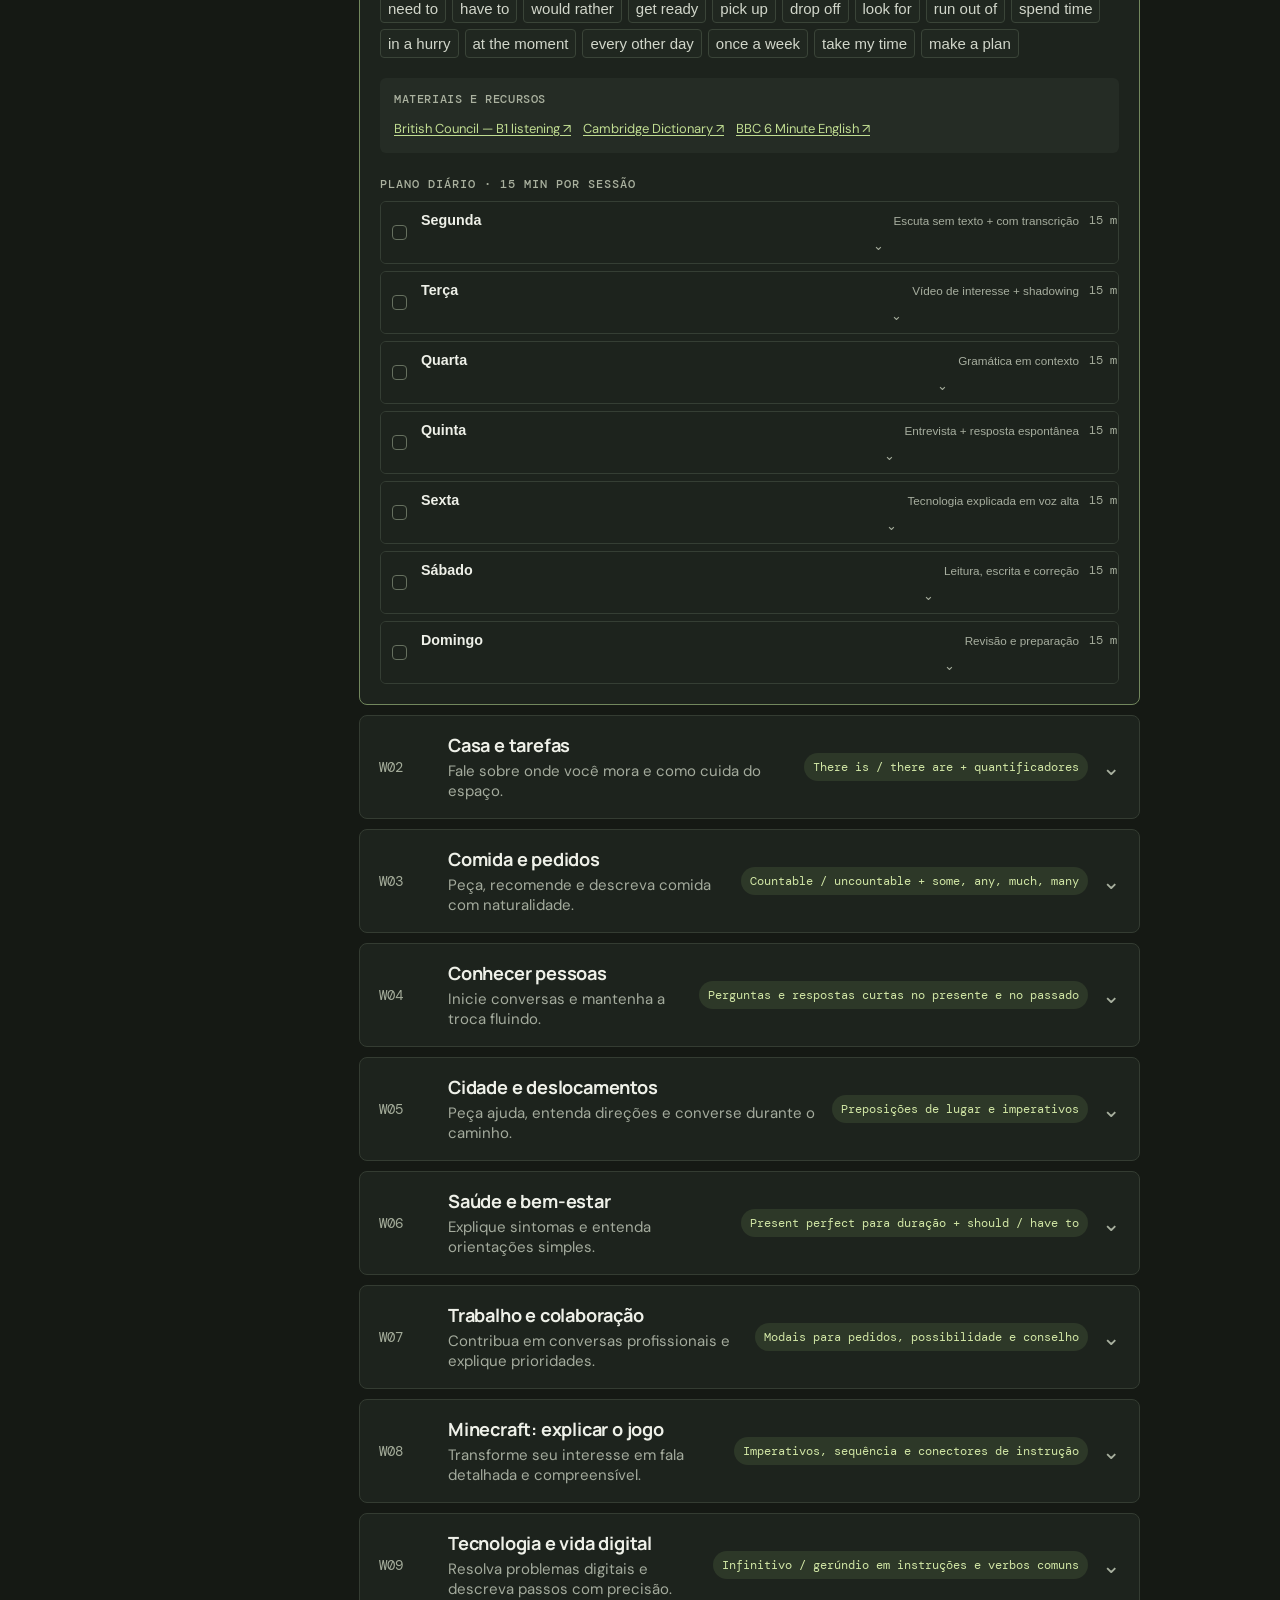
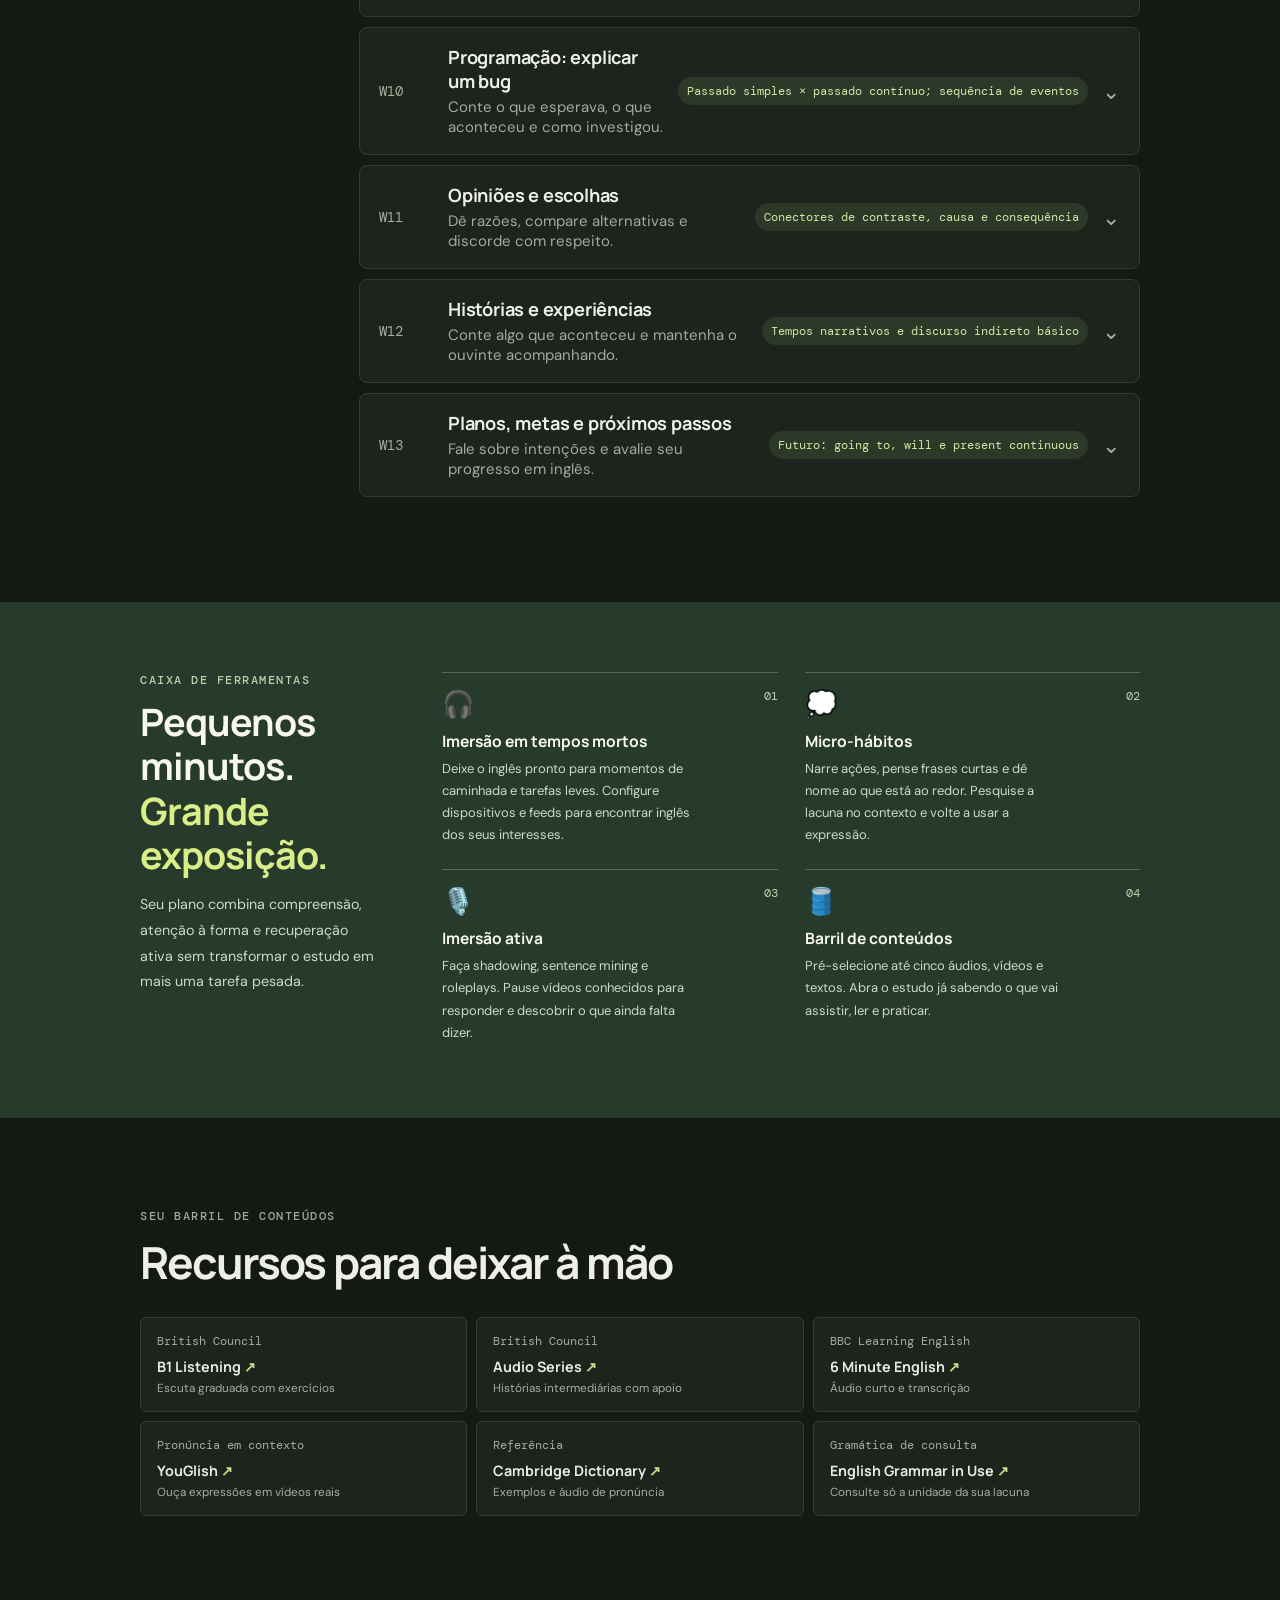
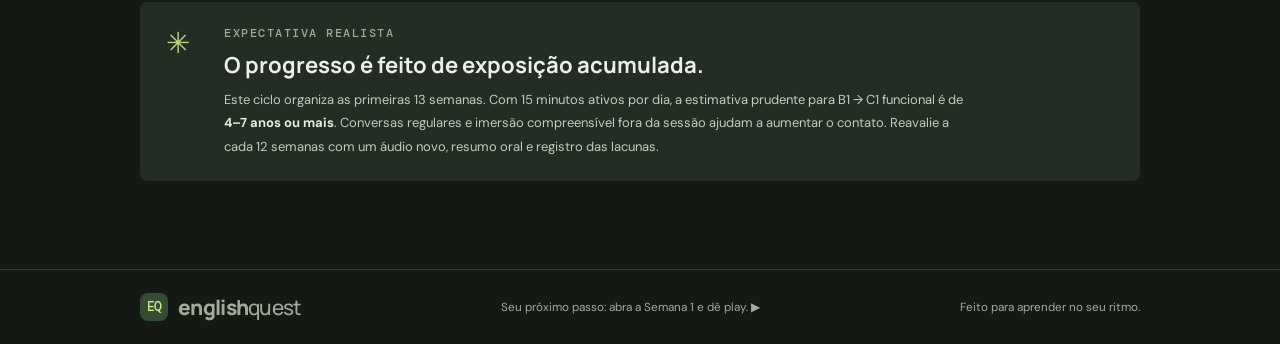
==== commit 7ab056a1: "Add curated weekly video lessons" ====
--- a/index.html
+++ b/index.html
@@ -80,8 +80,14 @@
     <div class="vocab-dialog-head"><div><div class="eyebrow">FICHA DE VOCABULÁRIO</div><h2 id="vocab-dialog-title"></h2></div><button class="dialog-close" id="vocab-close" type="button" aria-label="Fechar ficha">×</button></div>
     <div class="vocab-meaning"><div class="vocab-section-label">SIGNIFICADO EM PORTUGUÊS</div><p id="vocab-translation" aria-live="polite">Buscando tradução…</p><small id="vocab-meaning-note">Tradução automática para orientar; o contexto ajuda a escolher o sentido.</small></div>
     <div class="vocab-examples"><div class="vocab-section-label">USO NO COTIDIANO</div><div id="vocab-example-list"></div></div>
+    <div class="vocab-related-video" id="vocab-related-video" hidden><div><div class="vocab-section-label">OUÇA EM CONTEXTO</div><p id="vocab-video-title"></p></div><button id="vocab-video-open" class="video-open-button" type="button">Ver vídeo ▶</button></div>
     <div class="vocab-dialog-actions"><div class="vocab-reference-links"><a id="vocab-youglish" target="_blank" rel="noreferrer">Ouvir exemplos reais ↗</a><a id="vocab-cambridge" target="_blank" rel="noreferrer">Ver no Cambridge ↗</a></div><button id="vocab-complete" class="complete-button" type="button">Concluir</button></div>
     <p class="vocab-privacy-note">Quando não houver tradução no glossário local, somente a expressão em inglês será enviada ao serviço de tradução. O resultado fica guardado neste navegador.</p>
+  </dialog>
+  <dialog class="video-dialog" id="video-dialog" aria-labelledby="video-dialog-title">
+    <div class="video-dialog-head"><div><div class="eyebrow" id="video-dialog-channel"></div><h2 id="video-dialog-title"></h2><p id="video-dialog-focus"></p></div><button class="dialog-close" id="video-close" type="button" aria-label="Fechar vídeo">×</button></div>
+    <div class="video-frame"><iframe id="video-frame" title="Vídeo recomendado para estudar inglês" src="about:blank" allow="accelerometer; autoplay; clipboard-write; encrypted-media; gyroscope; picture-in-picture; web-share" referrerpolicy="strict-origin-when-cross-origin" allowfullscreen></iframe></div>
+    <div class="video-dialog-foot"><p id="video-dialog-task"></p><a id="video-youtube-link" target="_blank" rel="noreferrer">Abrir no YouTube ↗</a></div>
   </dialog>
   <div class="toast" id="toast" role="status" aria-live="polite"></div>
 </body>
--- a/styles.css
+++ b/styles.css
@@ -32,3 +32,9 @@
 .vocab-privacy-note{margin:15px 0 0;color:#929d8b;font:400 11px/1.5 var(--sans)}
 @media(max-width:520px){.vocab-dialog{padding:20px 17px}.vocab-dialog-head h2{font-size:22px}.vocab-dialog-actions{align-items:flex-end;flex-direction:column}.vocab-reference-links{width:100%;justify-content:flex-start}.complete-button{width:100%}}
 .vocab-header{gap:12px;align-items:flex-start}.vocab-count{max-width:65%;text-align:right;line-height:1.5}
+.weekly-video-card{display:flex;align-items:center;justify-content:space-between;gap:20px;margin:0 0 20px;padding:17px 18px;background:#252c25;border:1px solid #3b4638;border-radius:8px}
+.weekly-video-copy{min-width:0}.weekly-video-copy .vocab-section-label{font:500 11px var(--mono);letter-spacing:1.1px;color:#bdcf9d}.weekly-video-copy h4{margin:7px 0;color:#eef0e8;font:700 17px/1.35 var(--display)}.weekly-video-copy p{margin:5px 0 0;color:#c3cabc;font:400 14px/1.55 var(--sans)}.weekly-video-copy p b{color:#e8eddf}.weekly-video-actions{display:flex;flex:0 0 auto;flex-direction:column;align-items:flex-start;gap:9px}.weekly-video-actions>a{color:#c6df99;font:500 12px var(--sans);text-decoration:underline;text-underline-offset:3px}.video-open-button{border:1px solid #78905e;border-radius:7px;padding:10px 13px;background:#34452c;color:#e4efcc;font:700 13px var(--sans);cursor:pointer;white-space:nowrap}.video-open-button:hover{background:#405638}.video-not-available{max-width:250px;color:#aeb7a6;font:400 12px/1.55 var(--sans)}
+.vocab-related-video[hidden]{display:none}.vocab-related-video{display:flex;align-items:center;justify-content:space-between;gap:12px;margin-top:17px;padding:13px 14px;background:#242d24;border:1px solid #3e4b38;border-radius:8px}.vocab-related-video p{margin:6px 0 0;color:#d6ddce;font:500 13px/1.45 var(--sans)}
+.video-dialog{width:min(900px,calc(100vw - 28px));max-height:90vh;margin:auto;padding:23px;background:#1d231d;color:#eef0e8;border:1px solid #596a4b;border-radius:12px;box-shadow:0 24px 90px #000a;overflow:auto}.video-dialog::backdrop{background:#080b08d9;backdrop-filter:blur(4px)}.video-dialog-head{display:flex;align-items:flex-start;justify-content:space-between;gap:20px;margin-bottom:17px}.video-dialog-head .eyebrow{color:#bdcf9d}.video-dialog-head h2{margin:6px 0 0;font:700 21px/1.35 var(--display)}.video-dialog-head p{margin:6px 0 0;color:#adb7a4;font:400 13px/1.5 var(--sans)}.video-frame{position:relative;width:100%;aspect-ratio:16/9;overflow:hidden;border:1px solid #3c4738;border-radius:8px;background:#090d09}.video-frame iframe{position:absolute;inset:0;width:100%;height:100%;border:0}.video-dialog-foot{display:flex;align-items:flex-start;justify-content:space-between;gap:16px;margin-top:13px}.video-dialog-foot p{margin:0;color:#d0d8c8;font:400 14px/1.6 var(--sans)}.video-dialog-foot a{flex:0 0 auto;color:#c6df99;font:500 13px var(--sans);text-decoration:underline;text-underline-offset:3px}
+@media(max-width:640px){.weekly-video-card{align-items:flex-start;flex-direction:column;gap:13px;padding:14px}.weekly-video-actions{flex-direction:row;align-items:center;flex-wrap:wrap}.vocab-related-video{align-items:flex-start;flex-direction:column}.video-dialog{padding:17px}.video-dialog-head h2{font-size:18px}.video-dialog-foot{flex-direction:column}}
+.inline-video-open{padding:0;border:0;background:none;color:#c6df99;font:600 13px var(--sans);text-decoration:underline;text-underline-offset:3px;cursor:pointer}
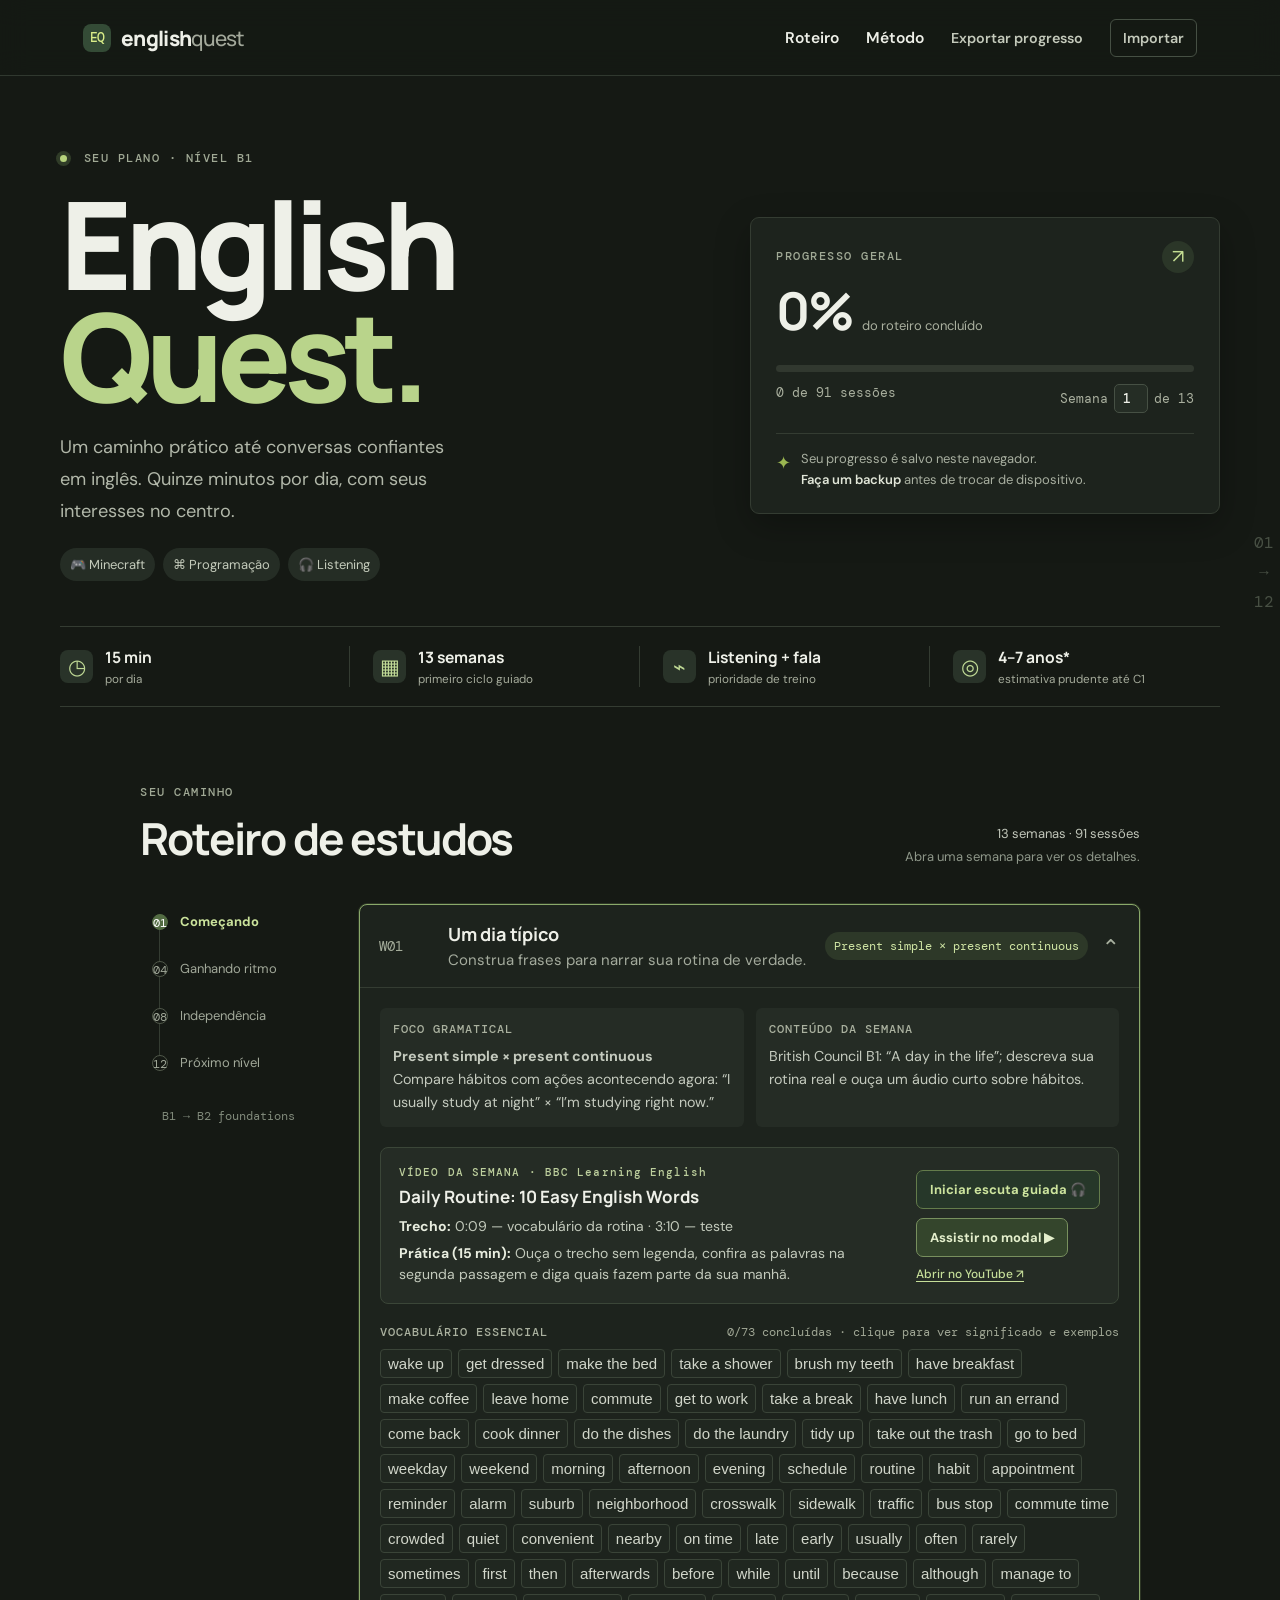
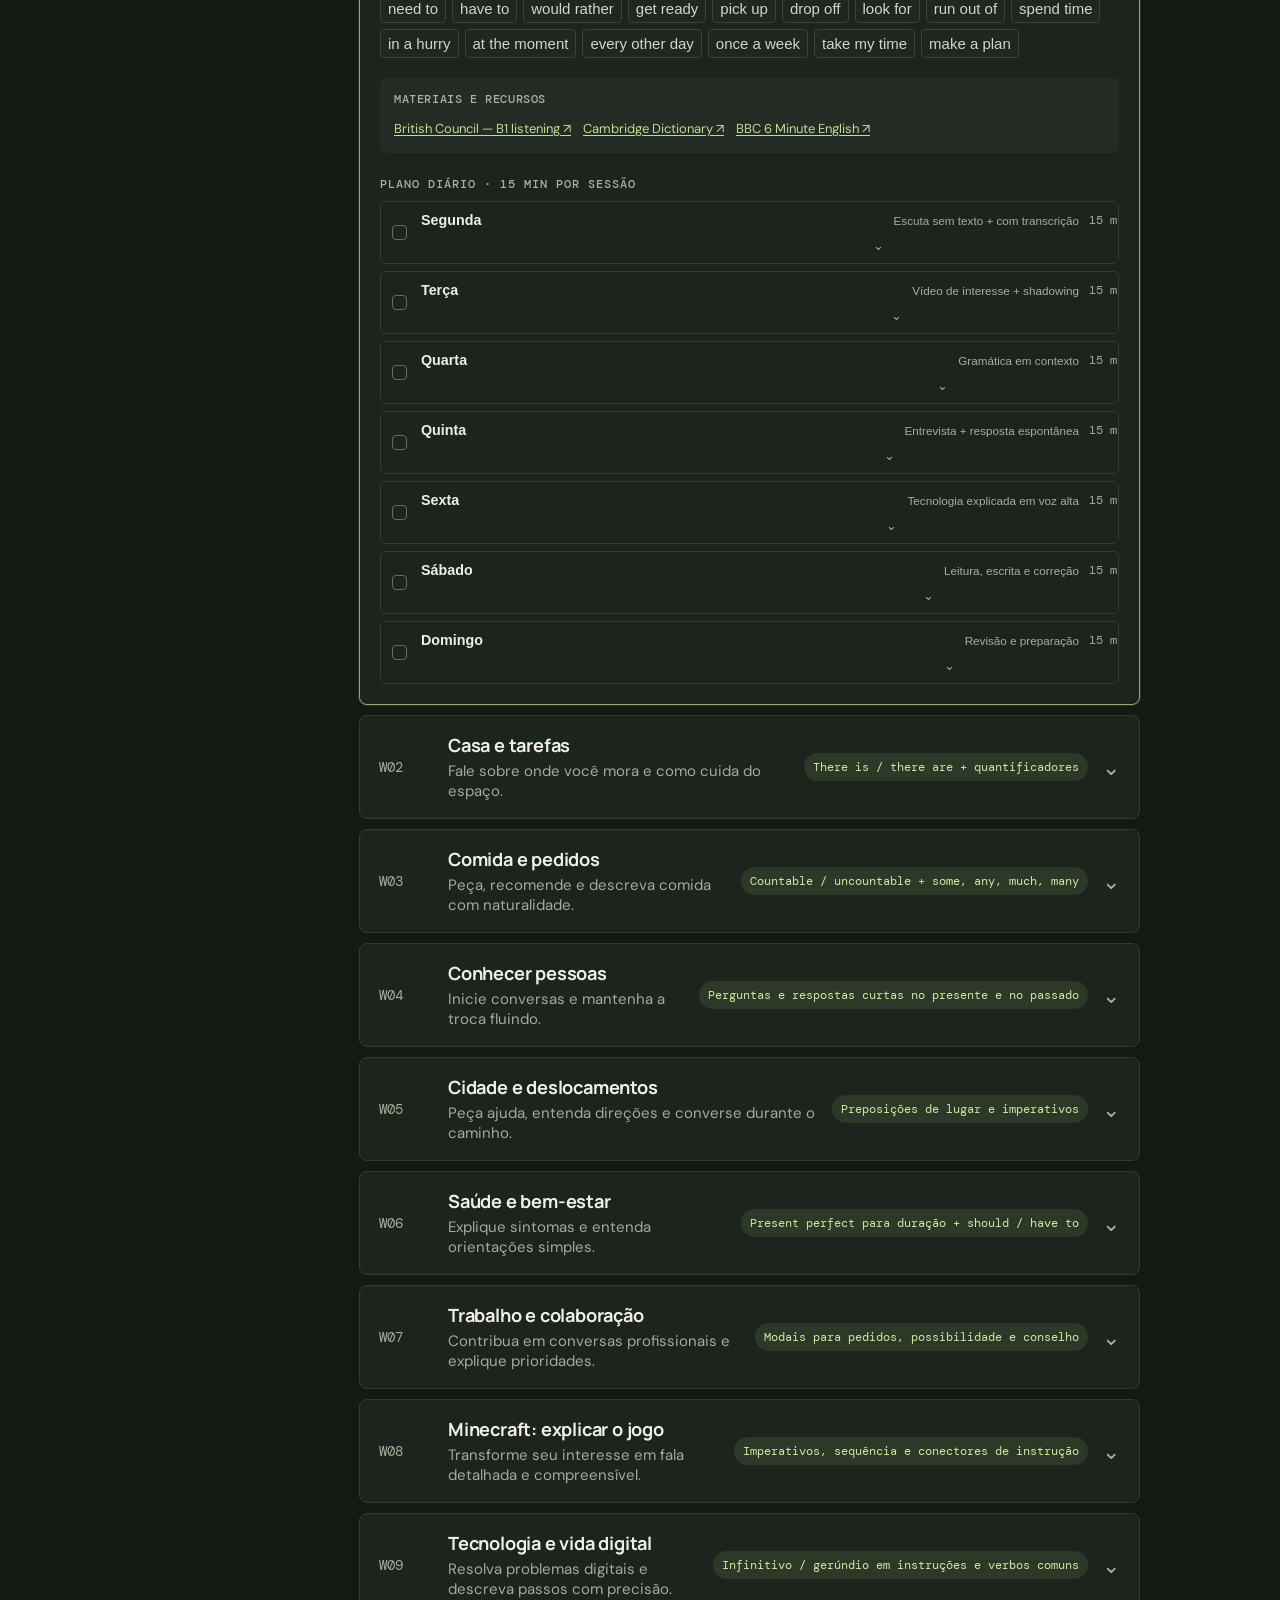
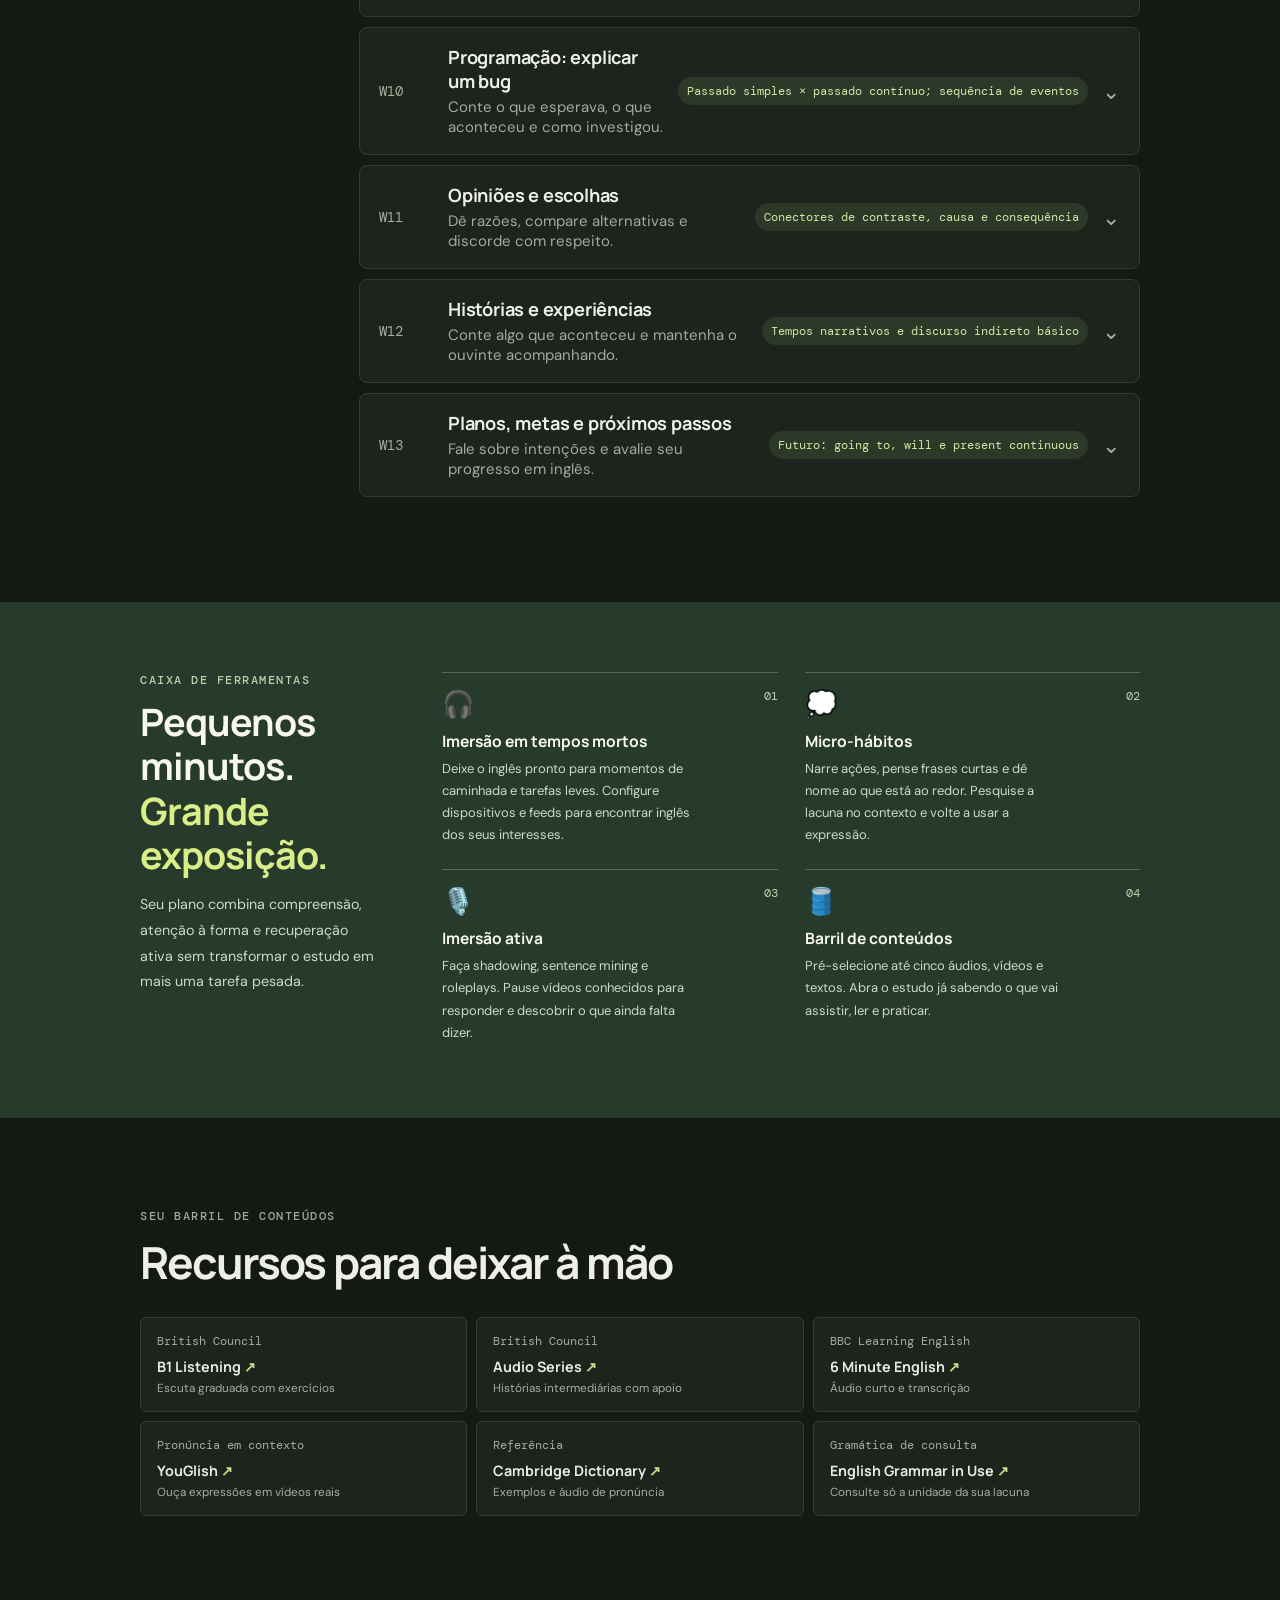
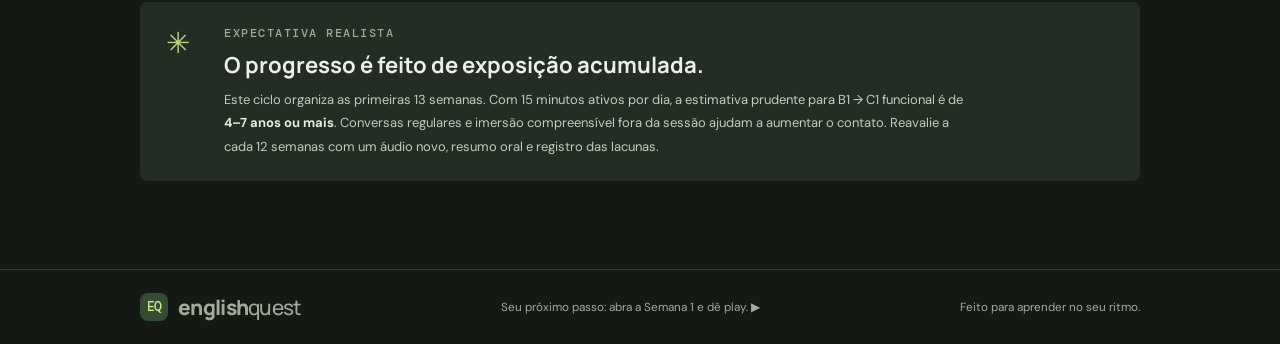
==== commit 90f4e87e: "Add guided listening and flexible week navigation" ====
--- a/index.html
+++ b/index.html
@@ -9,8 +9,8 @@
   <link rel="preconnect" href="https://fonts.googleapis.com">
   <link rel="preconnect" href="https://fonts.gstatic.com" crossorigin>
   <link href="https://fonts.googleapis.com/css2?family=DM+Mono:wght@400;500&family=DM+Sans:wght@400;500;600;700&family=Manrope:wght@500;600;700;800&display=swap" rel="stylesheet">
-  <link rel="stylesheet" href="styles.css">
-  <script src="app.js" defer></script>
+  <link rel="stylesheet" href="styles.css?v=guided-listening-20261006">
+  <script src="app.js?v=guided-listening-20261006" defer></script>
 </head>
 <body>
   <header class="topbar">
@@ -33,7 +33,7 @@
       <div class="progress-card">
         <div class="progress-heading"><div><span class="eyebrow">PROGRESSO GERAL</span><div class="progress-number"><strong id="overall-percent">0%</strong><span>do roteiro concluído</span></div></div><div class="progress-icon">↗</div></div>
         <div class="progress-track"><span id="overall-bar"></span></div>
-        <div class="progress-foot"><span id="completed-count">0 de 91 sessões</span><span id="week-count">Semana 1 de 13</span></div>
+        <div class="progress-foot"><span id="completed-count">0 de 91 sessões</span><label class="week-jump-label" for="week-jump">Semana <select id="week-jump" aria-label="Ir para a semana"></select> de 13</label></div>
         <div class="progress-note"><span>✦</span><span>Seu progresso é salvo neste navegador.<br><b>Faça um backup</b> antes de trocar de dispositivo.</span></div>
       </div>
       <div class="hero-decoration" aria-hidden="true">01<br>→<br>12</div>
@@ -76,6 +76,16 @@
     <section class="estimate"><div class="estimate-mark">✳</div><div><div class="eyebrow">EXPECTATIVA REALISTA</div><h2>O progresso é feito de exposição acumulada.</h2><p>Este ciclo organiza as primeiras 13 semanas. Com 15 minutos ativos por dia, a estimativa prudente para B1 → C1 funcional é de <b>4–7 anos ou mais</b>. Conversas regulares e imersão compreensível fora da sessão ajudam a aumentar o contato. Reavalie a cada 12 semanas com um áudio novo, resumo oral e registro das lacunas.</p></div></section>
   </main>
   <footer><a class="brand" href="#top"><span class="brand-mark">EQ</span><span>english<span class="brand-light">quest</span></span></a><span>Seu próximo passo: abra a Semana 1 e dê play. ▶</span><span>Feito para aprender no seu ritmo.</span></footer>
+  <dialog class="listening-dialog" id="listening-dialog" aria-labelledby="listening-title">
+    <div class="vocab-dialog-head"><div><div class="eyebrow">PRÁTICA GUIADA · 15 MIN</div><h2 id="listening-title">Listening em 4 passagens</h2></div><button class="dialog-close" id="listening-close" type="button" aria-label="Fechar treino de listening">×</button></div>
+    <p class="listening-intro" id="listening-intro"></p>
+    <button class="video-open-button listening-video-button" id="listening-video-open" type="button">Abrir o vídeo desta semana ▶</button>
+    <div class="listening-steps" id="listening-steps"></div>
+    <div class="listening-history" id="listening-history" aria-live="polite"></div>
+    <fieldset class="confidence-field"><legend>Quanto você entendeu sem legenda?</legend><div><label><input type="radio" name="listening-confidence" value="1"> Quase nada</label><label><input type="radio" name="listening-confidence" value="2"> A ideia geral</label><label><input type="radio" name="listening-confidence" value="3"> A maior parte</label><label><input type="radio" name="listening-confidence" value="4"> Quase tudo</label></div></fieldset>
+    <label class="listening-note-label" for="listening-note">Anote uma frase ou lacuna para rever <span>(opcional)</span></label><textarea id="listening-note" rows="2" maxlength="240" placeholder="Ex.: I missed the phrase after “usually…”"></textarea>
+    <button id="listening-save" class="complete-button listening-save" type="button">Salvar reflexão</button>
+  </dialog>
   <dialog class="vocab-dialog" id="vocab-dialog" aria-labelledby="vocab-dialog-title">
     <div class="vocab-dialog-head"><div><div class="eyebrow">FICHA DE VOCABULÁRIO</div><h2 id="vocab-dialog-title"></h2></div><button class="dialog-close" id="vocab-close" type="button" aria-label="Fechar ficha">×</button></div>
     <div class="vocab-meaning"><div class="vocab-section-label">SIGNIFICADO EM PORTUGUÊS</div><p id="vocab-translation" aria-live="polite">Buscando tradução…</p><small id="vocab-meaning-note">Tradução automática para orientar; o contexto ajuda a escolher o sentido.</small></div>
--- a/styles.css
+++ b/styles.css
@@ -38,3 +38,5 @@
 .video-dialog{width:min(900px,calc(100vw - 28px));max-height:90vh;margin:auto;padding:23px;background:#1d231d;color:#eef0e8;border:1px solid #596a4b;border-radius:12px;box-shadow:0 24px 90px #000a;overflow:auto}.video-dialog::backdrop{background:#080b08d9;backdrop-filter:blur(4px)}.video-dialog-head{display:flex;align-items:flex-start;justify-content:space-between;gap:20px;margin-bottom:17px}.video-dialog-head .eyebrow{color:#bdcf9d}.video-dialog-head h2{margin:6px 0 0;font:700 21px/1.35 var(--display)}.video-dialog-head p{margin:6px 0 0;color:#adb7a4;font:400 13px/1.5 var(--sans)}.video-frame{position:relative;width:100%;aspect-ratio:16/9;overflow:hidden;border:1px solid #3c4738;border-radius:8px;background:#090d09}.video-frame iframe{position:absolute;inset:0;width:100%;height:100%;border:0}.video-dialog-foot{display:flex;align-items:flex-start;justify-content:space-between;gap:16px;margin-top:13px}.video-dialog-foot p{margin:0;color:#d0d8c8;font:400 14px/1.6 var(--sans)}.video-dialog-foot a{flex:0 0 auto;color:#c6df99;font:500 13px var(--sans);text-decoration:underline;text-underline-offset:3px}
 @media(max-width:640px){.weekly-video-card{align-items:flex-start;flex-direction:column;gap:13px;padding:14px}.weekly-video-actions{flex-direction:row;align-items:center;flex-wrap:wrap}.vocab-related-video{align-items:flex-start;flex-direction:column}.video-dialog{padding:17px}.video-dialog-head h2{font-size:18px}.video-dialog-foot{flex-direction:column}}
 .inline-video-open{padding:0;border:0;background:none;color:#c6df99;font:600 13px var(--sans);text-decoration:underline;text-underline-offset:3px;cursor:pointer}
+.week-jump-label{display:flex;align-items:center;gap:6px;white-space:nowrap}.week-jump-label select{appearance:none;border:1px solid #465044;border-radius:5px;background:#252d25;color:#eef0e8;padding:5px 8px;font:500 13px var(--mono);cursor:pointer}.week-card.current-week{border-color:#8aa96a;box-shadow:0 0 0 1px #8aa96a33}.listening-open-button{border:1px solid #647c4b;border-radius:7px;padding:10px 13px;background:#263729;color:#cde49e;font:700 13px var(--sans);cursor:pointer;white-space:nowrap}.listening-open-button:hover{background:#354b36}.listening-dialog{width:min(590px,calc(100vw - 28px));max-height:88vh;margin:auto;padding:24px;background:#1d231d;color:#eef0e8;border:1px solid #596a4b;border-radius:12px;box-shadow:0 24px 90px #000a;overflow:auto}.listening-dialog::backdrop{background:#080b08d9;backdrop-filter:blur(4px)}.listening-dialog h2{font:700 23px/1.3 var(--display);margin:7px 0}.listening-intro{color:#c3cabc;font:400 14px/1.55 var(--sans)}.listening-steps{display:grid;gap:8px;margin:16px 0}.listening-steps article{padding:12px 13px;border:1px solid #394438;border-radius:7px;background:#252c25;color:#cbd2c3;font:400 13px/1.55 var(--sans)}.listening-steps b{color:#e7eddb}.confidence-field{margin:17px 0;padding:13px;border:1px solid #394438;border-radius:7px}.confidence-field legend,.listening-note-label{color:#e5eadc;font:600 13px var(--sans)}.confidence-field>div{display:flex;flex-wrap:wrap;gap:10px 15px;margin-top:10px}.confidence-field label{display:flex;align-items:center;gap:5px;color:#bdc7b7;font:400 12px var(--sans)}.confidence-field input{accent-color:#b4cf83}.listening-note-label{display:block;margin:14px 0 7px}.listening-note-label span{color:#a0aa98;font-weight:400}.listening-dialog textarea{width:100%;resize:vertical;border:1px solid #465044;border-radius:6px;padding:10px;background:#151914;color:#eef0e8;font:400 14px/1.5 var(--sans)}.listening-dialog textarea:focus,.week-jump-label select:focus-visible,.listening-open-button:focus-visible{outline:2px solid #b4cf83;outline-offset:2px}.listening-save{margin-top:14px}
+@media(max-width:640px){.progress-foot{align-items:flex-start;gap:9px;flex-direction:column}.listening-dialog{padding:19px 16px}.confidence-field>div{gap:8px 12px}}
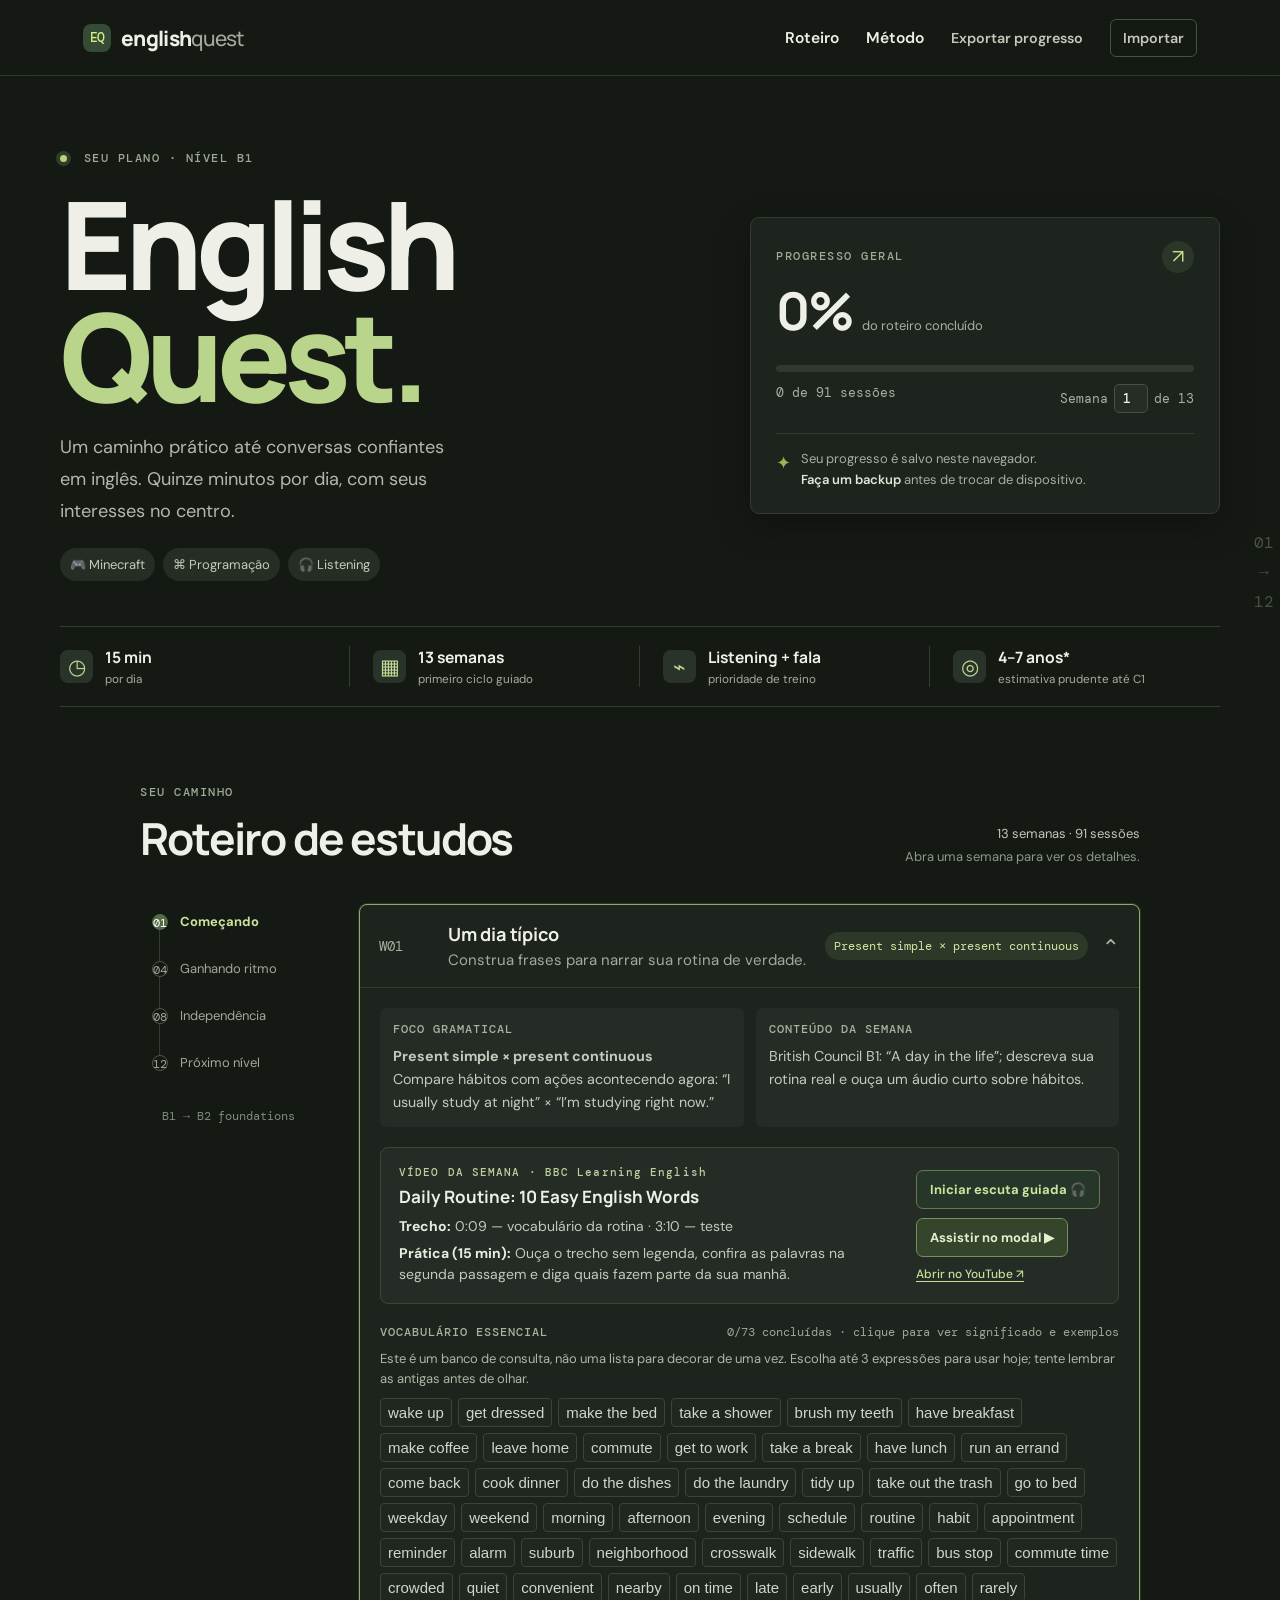
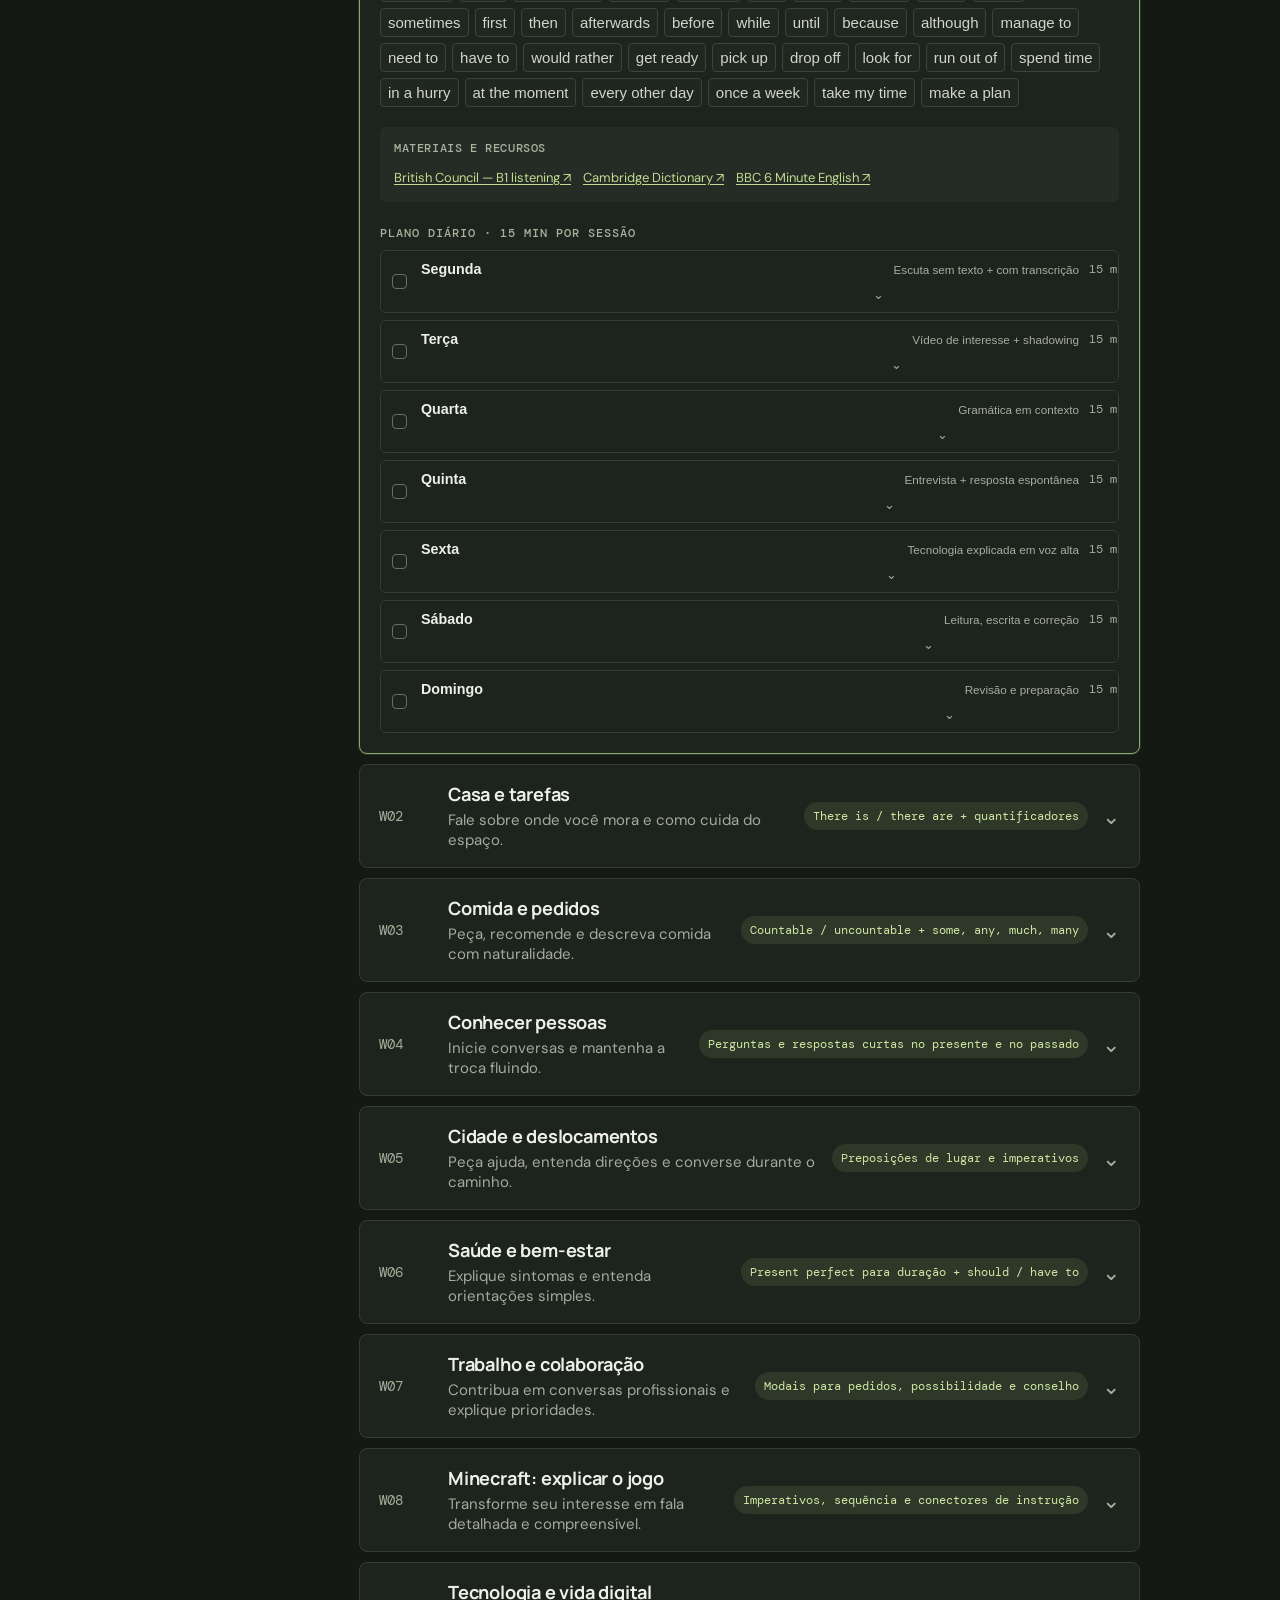
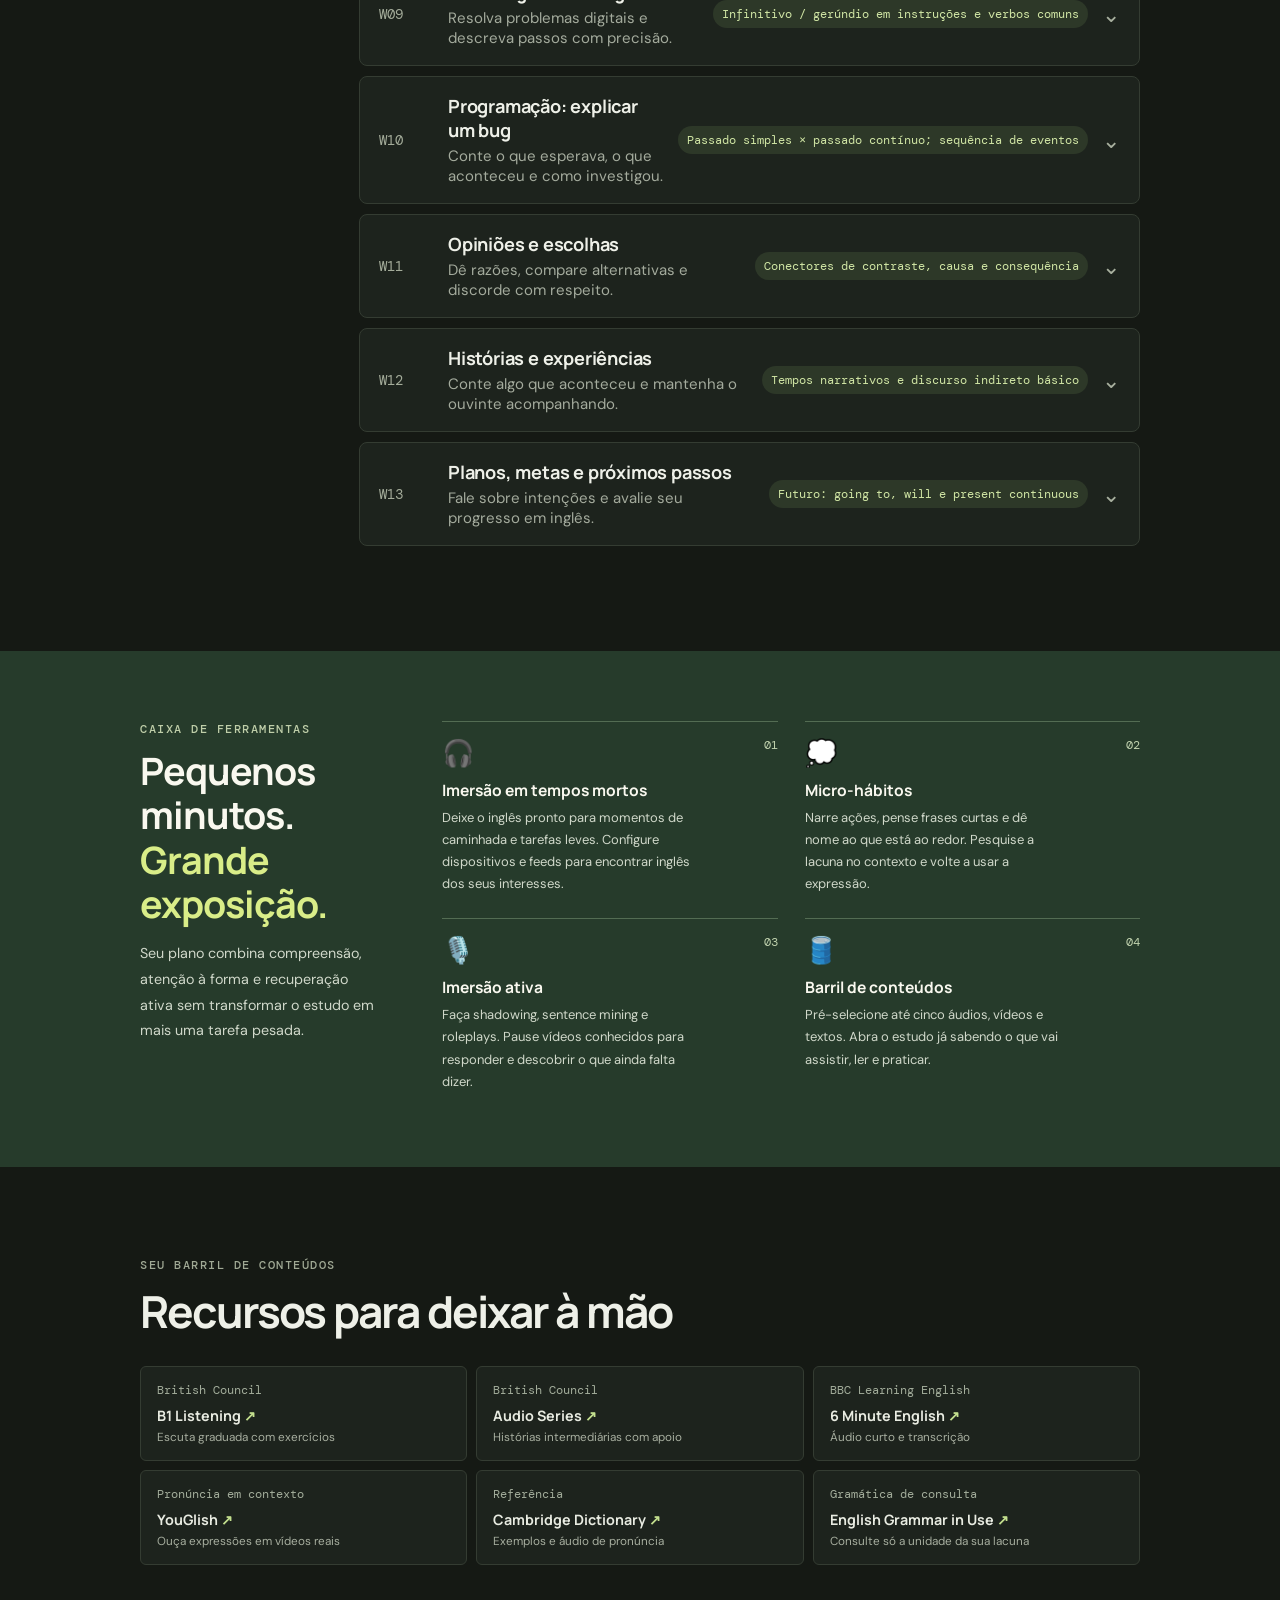
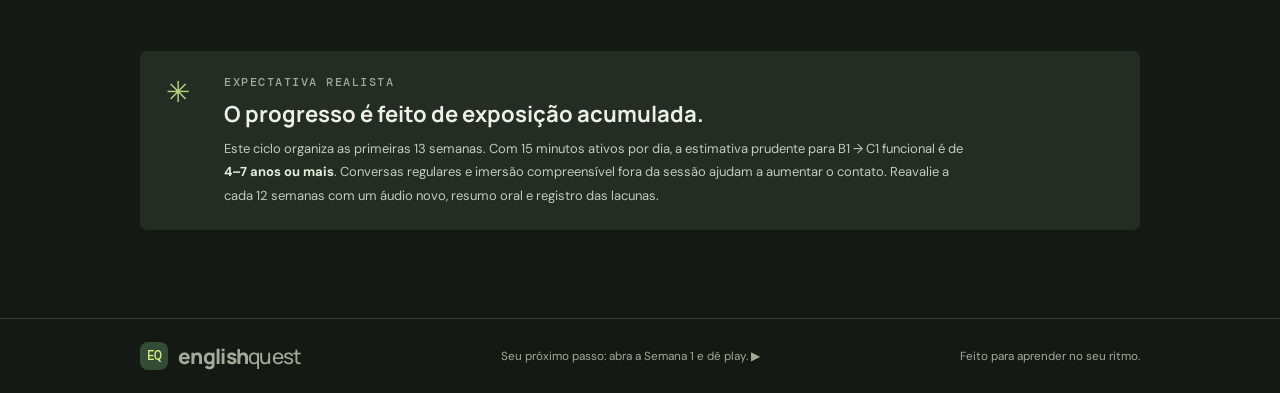
==== commit c21281c7: "Clarify weekly vocabulary load" ====
--- a/index.html
+++ b/index.html
@@ -9,8 +9,8 @@
   <link rel="preconnect" href="https://fonts.googleapis.com">
   <link rel="preconnect" href="https://fonts.gstatic.com" crossorigin>
   <link href="https://fonts.googleapis.com/css2?family=DM+Mono:wght@400;500&family=DM+Sans:wght@400;500;600;700&family=Manrope:wght@500;600;700;800&display=swap" rel="stylesheet">
-  <link rel="stylesheet" href="styles.css?v=guided-listening-20261006">
-  <script src="app.js?v=guided-listening-20261006" defer></script>
+  <link rel="stylesheet" href="styles.css?v=guided-listening-v2-20261006">
+  <script src="app.js?v=guided-listening-v2-20261006" defer></script>
 </head>
 <body>
   <header class="topbar">
--- a/styles.css
+++ b/styles.css
@@ -39,4 +39,5 @@
 @media(max-width:640px){.weekly-video-card{align-items:flex-start;flex-direction:column;gap:13px;padding:14px}.weekly-video-actions{flex-direction:row;align-items:center;flex-wrap:wrap}.vocab-related-video{align-items:flex-start;flex-direction:column}.video-dialog{padding:17px}.video-dialog-head h2{font-size:18px}.video-dialog-foot{flex-direction:column}}
 .inline-video-open{padding:0;border:0;background:none;color:#c6df99;font:600 13px var(--sans);text-decoration:underline;text-underline-offset:3px;cursor:pointer}
 .week-jump-label{display:flex;align-items:center;gap:6px;white-space:nowrap}.week-jump-label select{appearance:none;border:1px solid #465044;border-radius:5px;background:#252d25;color:#eef0e8;padding:5px 8px;font:500 13px var(--mono);cursor:pointer}.week-card.current-week{border-color:#8aa96a;box-shadow:0 0 0 1px #8aa96a33}.listening-open-button{border:1px solid #647c4b;border-radius:7px;padding:10px 13px;background:#263729;color:#cde49e;font:700 13px var(--sans);cursor:pointer;white-space:nowrap}.listening-open-button:hover{background:#354b36}.listening-dialog{width:min(590px,calc(100vw - 28px));max-height:88vh;margin:auto;padding:24px;background:#1d231d;color:#eef0e8;border:1px solid #596a4b;border-radius:12px;box-shadow:0 24px 90px #000a;overflow:auto}.listening-dialog::backdrop{background:#080b08d9;backdrop-filter:blur(4px)}.listening-dialog h2{font:700 23px/1.3 var(--display);margin:7px 0}.listening-intro{color:#c3cabc;font:400 14px/1.55 var(--sans)}.listening-steps{display:grid;gap:8px;margin:16px 0}.listening-steps article{padding:12px 13px;border:1px solid #394438;border-radius:7px;background:#252c25;color:#cbd2c3;font:400 13px/1.55 var(--sans)}.listening-steps b{color:#e7eddb}.confidence-field{margin:17px 0;padding:13px;border:1px solid #394438;border-radius:7px}.confidence-field legend,.listening-note-label{color:#e5eadc;font:600 13px var(--sans)}.confidence-field>div{display:flex;flex-wrap:wrap;gap:10px 15px;margin-top:10px}.confidence-field label{display:flex;align-items:center;gap:5px;color:#bdc7b7;font:400 12px var(--sans)}.confidence-field input{accent-color:#b4cf83}.listening-note-label{display:block;margin:14px 0 7px}.listening-note-label span{color:#a0aa98;font-weight:400}.listening-dialog textarea{width:100%;resize:vertical;border:1px solid #465044;border-radius:6px;padding:10px;background:#151914;color:#eef0e8;font:400 14px/1.5 var(--sans)}.listening-dialog textarea:focus,.week-jump-label select:focus-visible,.listening-open-button:focus-visible{outline:2px solid #b4cf83;outline-offset:2px}.listening-save{margin-top:14px}
+.vocab-guidance{margin:0 0 10px;color:#adb7a7;font:400 13px/1.5 var(--sans)}
 @media(max-width:640px){.progress-foot{align-items:flex-start;gap:9px;flex-direction:column}.listening-dialog{padding:19px 16px}.confidence-field>div{gap:8px 12px}}
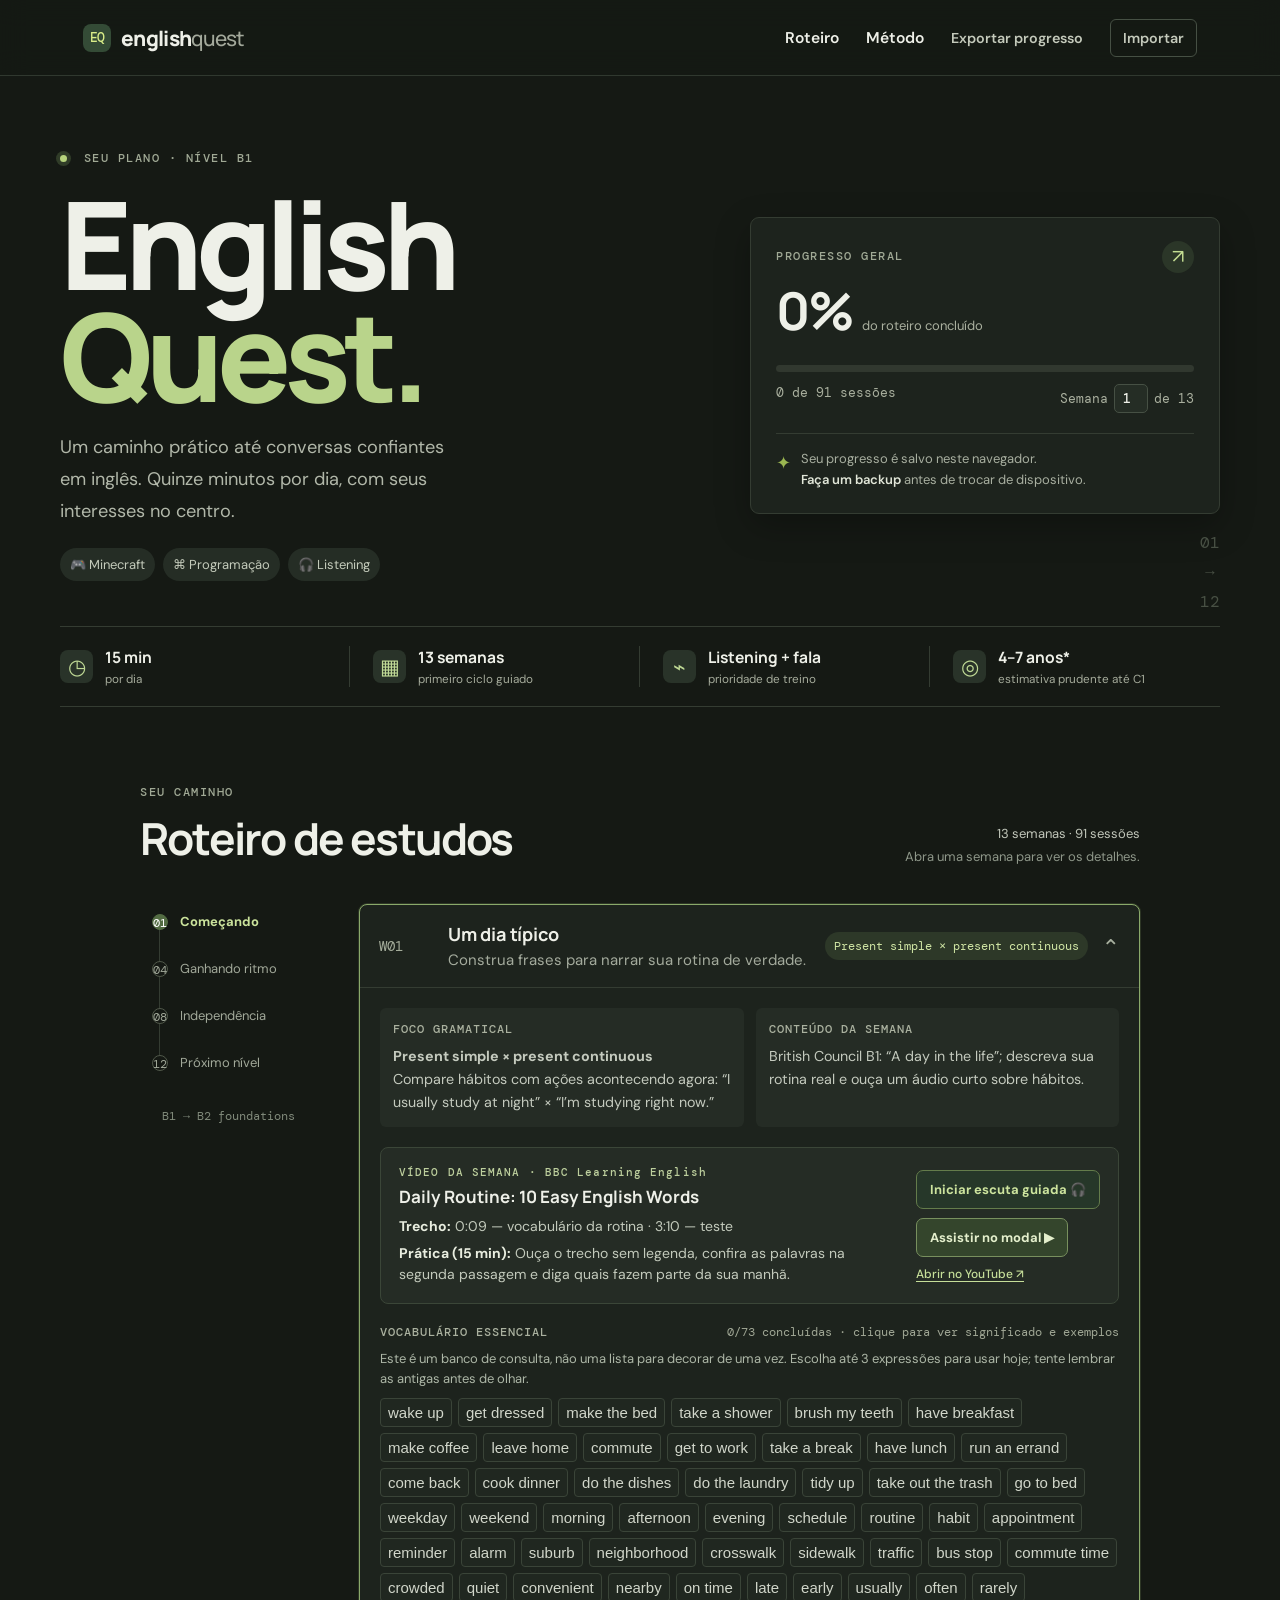
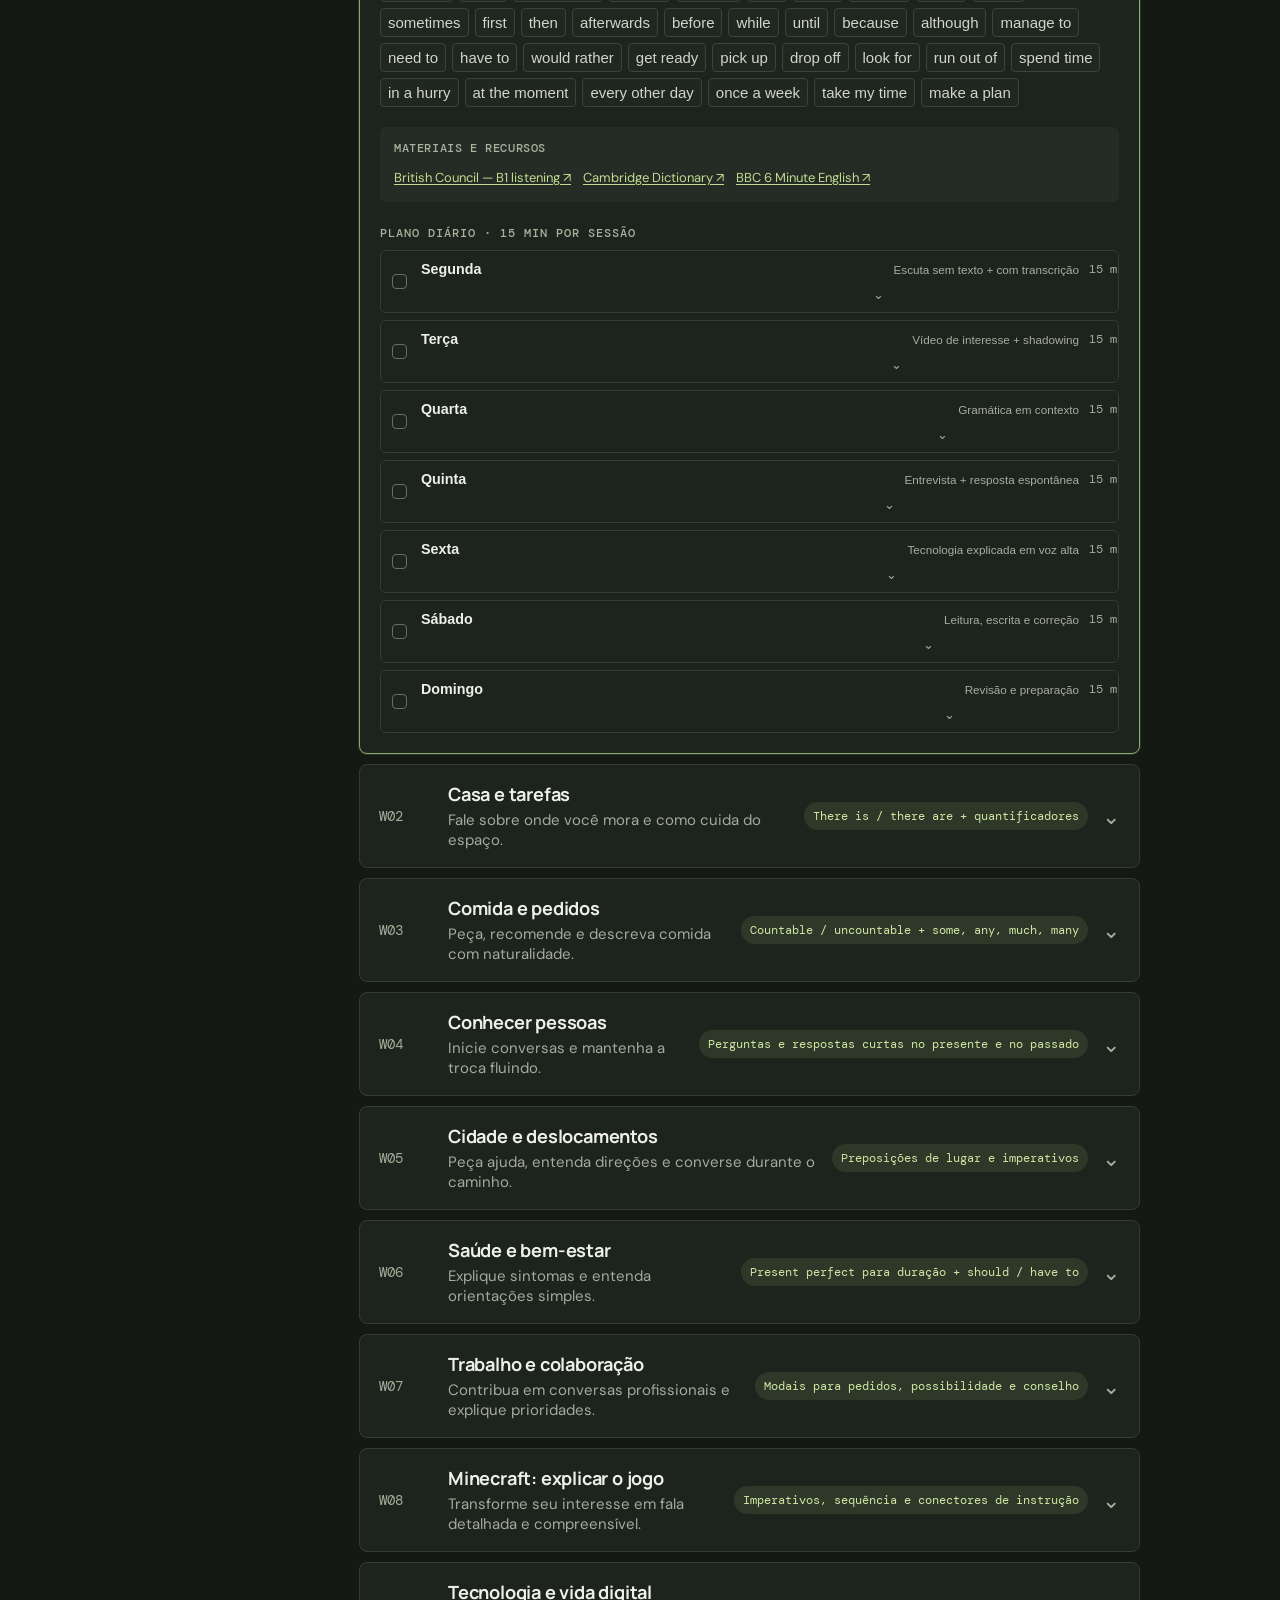
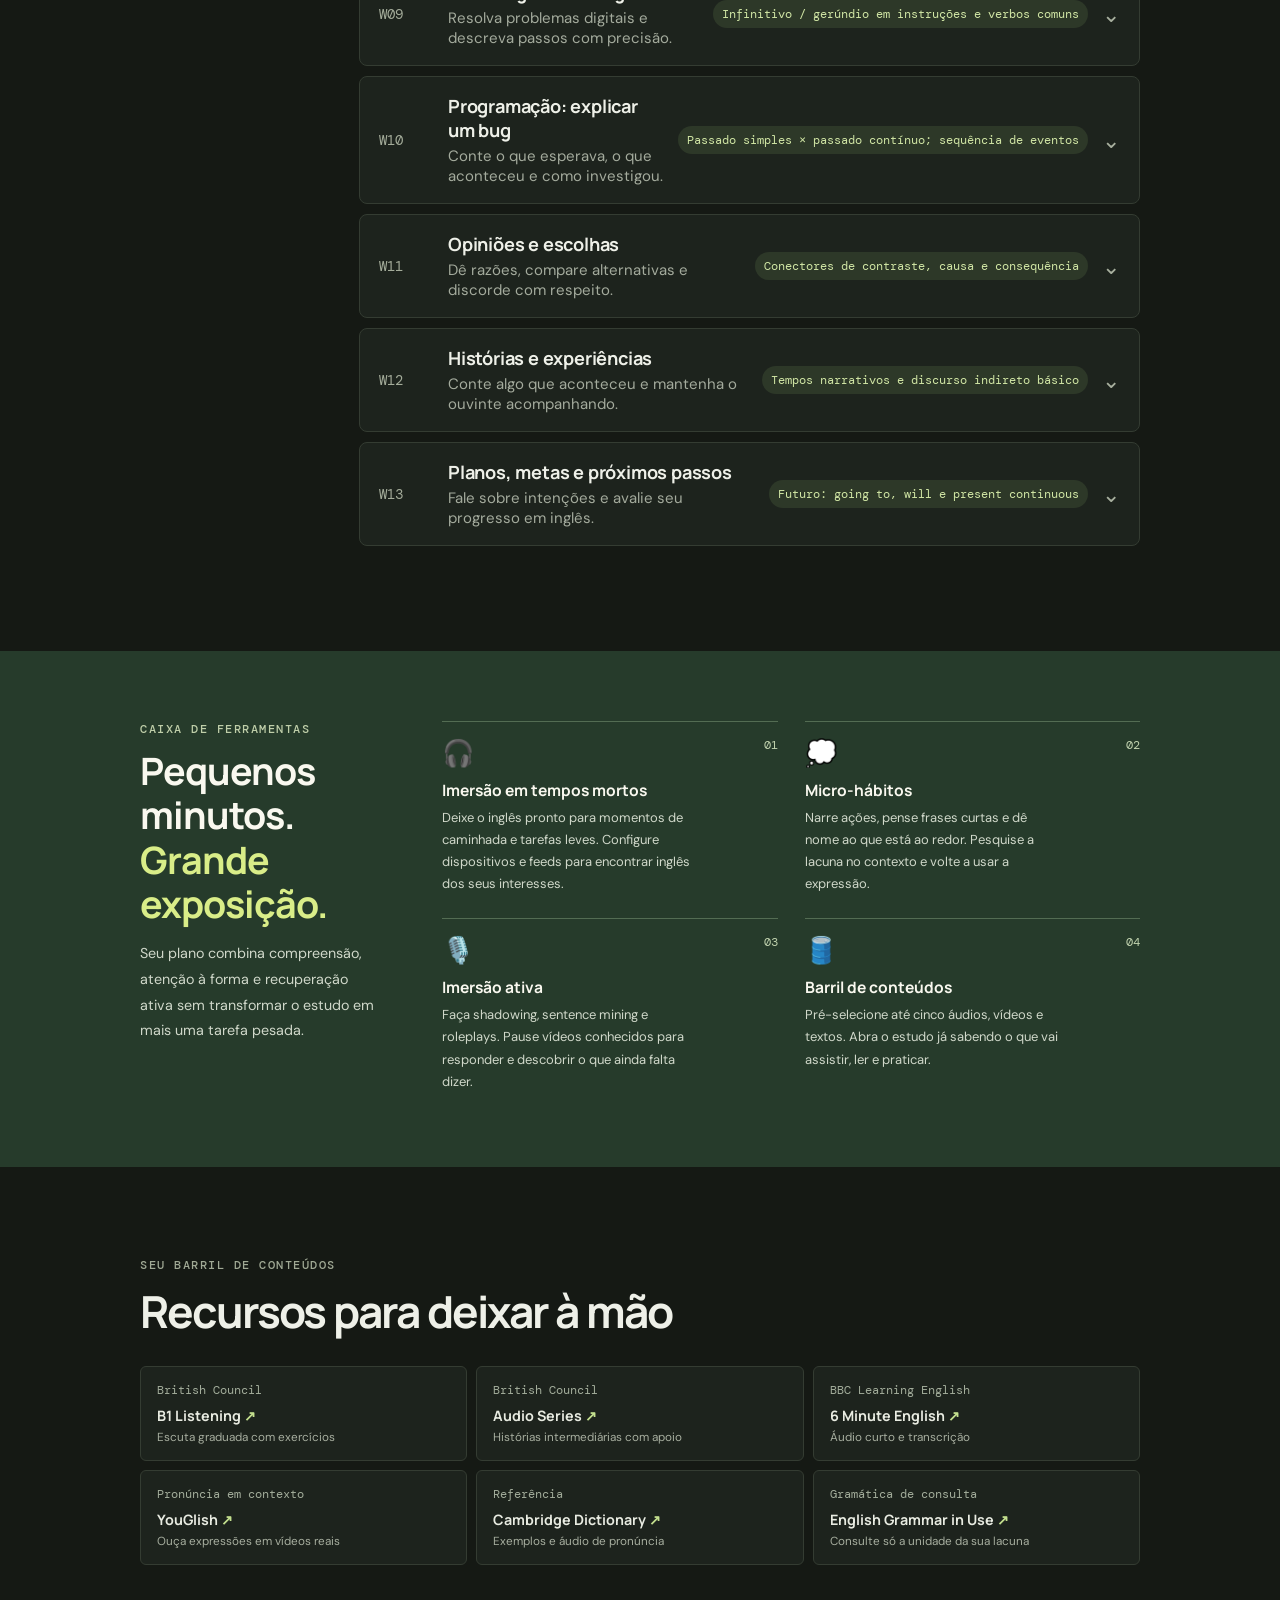
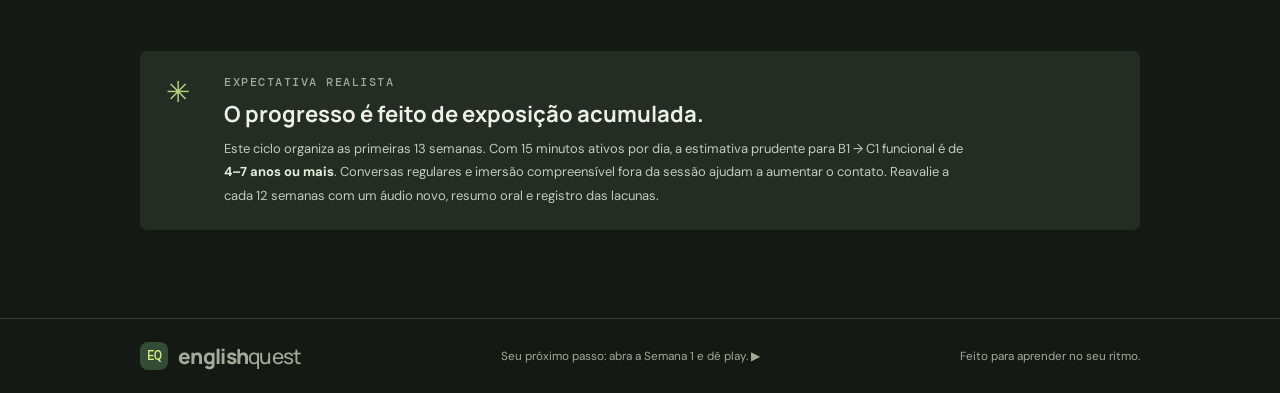
==== commit 7ebdf32d: "Prevent horizontal overflow in the hero" ====
--- a/index.html
+++ b/index.html
@@ -9,8 +9,8 @@
   <link rel="preconnect" href="https://fonts.googleapis.com">
   <link rel="preconnect" href="https://fonts.gstatic.com" crossorigin>
   <link href="https://fonts.googleapis.com/css2?family=DM+Mono:wght@400;500&family=DM+Sans:wght@400;500;600;700&family=Manrope:wght@500;600;700;800&display=swap" rel="stylesheet">
-  <link rel="stylesheet" href="styles.css?v=guided-listening-v2-20261006">
-  <script src="app.js?v=guided-listening-v2-20261006" defer></script>
+  <link rel="stylesheet" href="styles.css?v=study-polish-v3-20261006">
+  <script src="app.js?v=study-polish-v3-20261006" defer></script>
 </head>
 <body>
   <header class="topbar">
--- a/styles.css
+++ b/styles.css
@@ -40,4 +40,5 @@
 .inline-video-open{padding:0;border:0;background:none;color:#c6df99;font:600 13px var(--sans);text-decoration:underline;text-underline-offset:3px;cursor:pointer}
 .week-jump-label{display:flex;align-items:center;gap:6px;white-space:nowrap}.week-jump-label select{appearance:none;border:1px solid #465044;border-radius:5px;background:#252d25;color:#eef0e8;padding:5px 8px;font:500 13px var(--mono);cursor:pointer}.week-card.current-week{border-color:#8aa96a;box-shadow:0 0 0 1px #8aa96a33}.listening-open-button{border:1px solid #647c4b;border-radius:7px;padding:10px 13px;background:#263729;color:#cde49e;font:700 13px var(--sans);cursor:pointer;white-space:nowrap}.listening-open-button:hover{background:#354b36}.listening-dialog{width:min(590px,calc(100vw - 28px));max-height:88vh;margin:auto;padding:24px;background:#1d231d;color:#eef0e8;border:1px solid #596a4b;border-radius:12px;box-shadow:0 24px 90px #000a;overflow:auto}.listening-dialog::backdrop{background:#080b08d9;backdrop-filter:blur(4px)}.listening-dialog h2{font:700 23px/1.3 var(--display);margin:7px 0}.listening-intro{color:#c3cabc;font:400 14px/1.55 var(--sans)}.listening-steps{display:grid;gap:8px;margin:16px 0}.listening-steps article{padding:12px 13px;border:1px solid #394438;border-radius:7px;background:#252c25;color:#cbd2c3;font:400 13px/1.55 var(--sans)}.listening-steps b{color:#e7eddb}.confidence-field{margin:17px 0;padding:13px;border:1px solid #394438;border-radius:7px}.confidence-field legend,.listening-note-label{color:#e5eadc;font:600 13px var(--sans)}.confidence-field>div{display:flex;flex-wrap:wrap;gap:10px 15px;margin-top:10px}.confidence-field label{display:flex;align-items:center;gap:5px;color:#bdc7b7;font:400 12px var(--sans)}.confidence-field input{accent-color:#b4cf83}.listening-note-label{display:block;margin:14px 0 7px}.listening-note-label span{color:#a0aa98;font-weight:400}.listening-dialog textarea{width:100%;resize:vertical;border:1px solid #465044;border-radius:6px;padding:10px;background:#151914;color:#eef0e8;font:400 14px/1.5 var(--sans)}.listening-dialog textarea:focus,.week-jump-label select:focus-visible,.listening-open-button:focus-visible{outline:2px solid #b4cf83;outline-offset:2px}.listening-save{margin-top:14px}
 .vocab-guidance{margin:0 0 10px;color:#adb7a7;font:400 13px/1.5 var(--sans)}
+.hero-decoration{right:0}
 @media(max-width:640px){.progress-foot{align-items:flex-start;gap:9px;flex-direction:column}.listening-dialog{padding:19px 16px}.confidence-field>div{gap:8px 12px}}
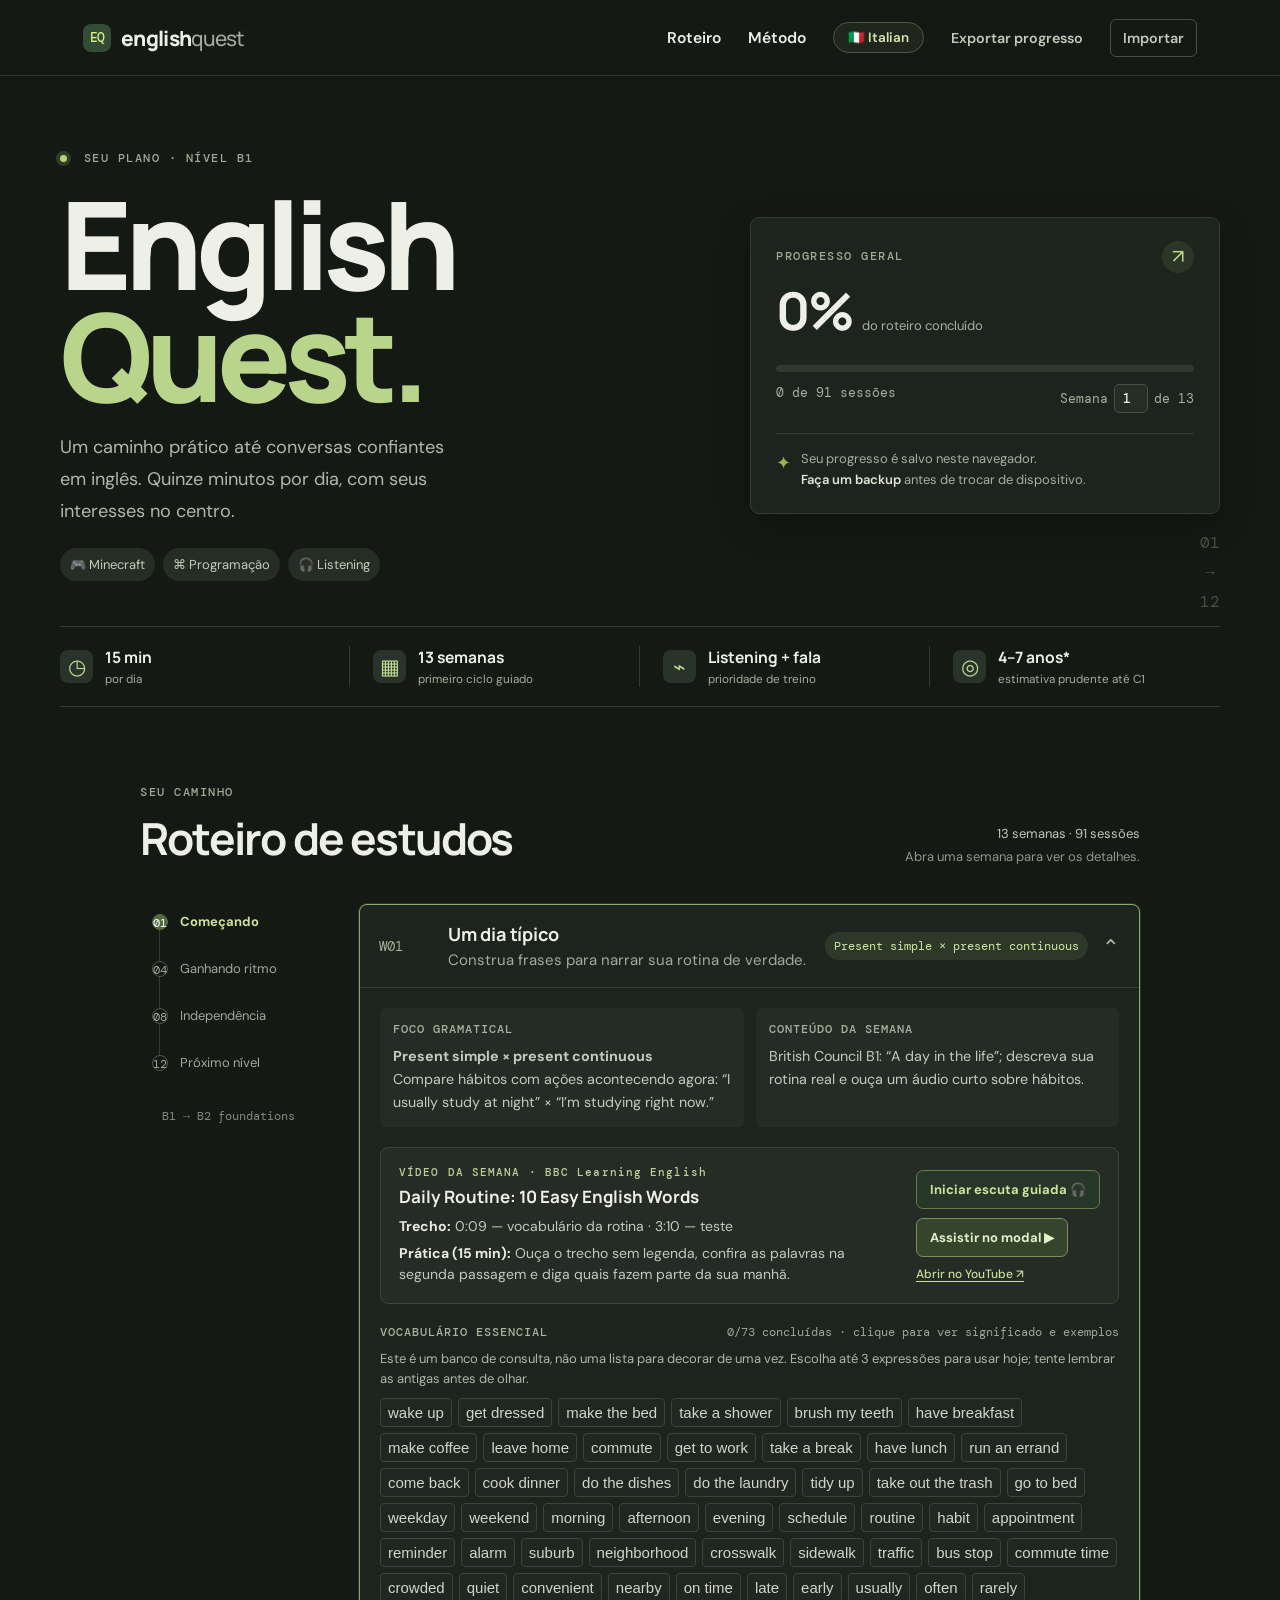
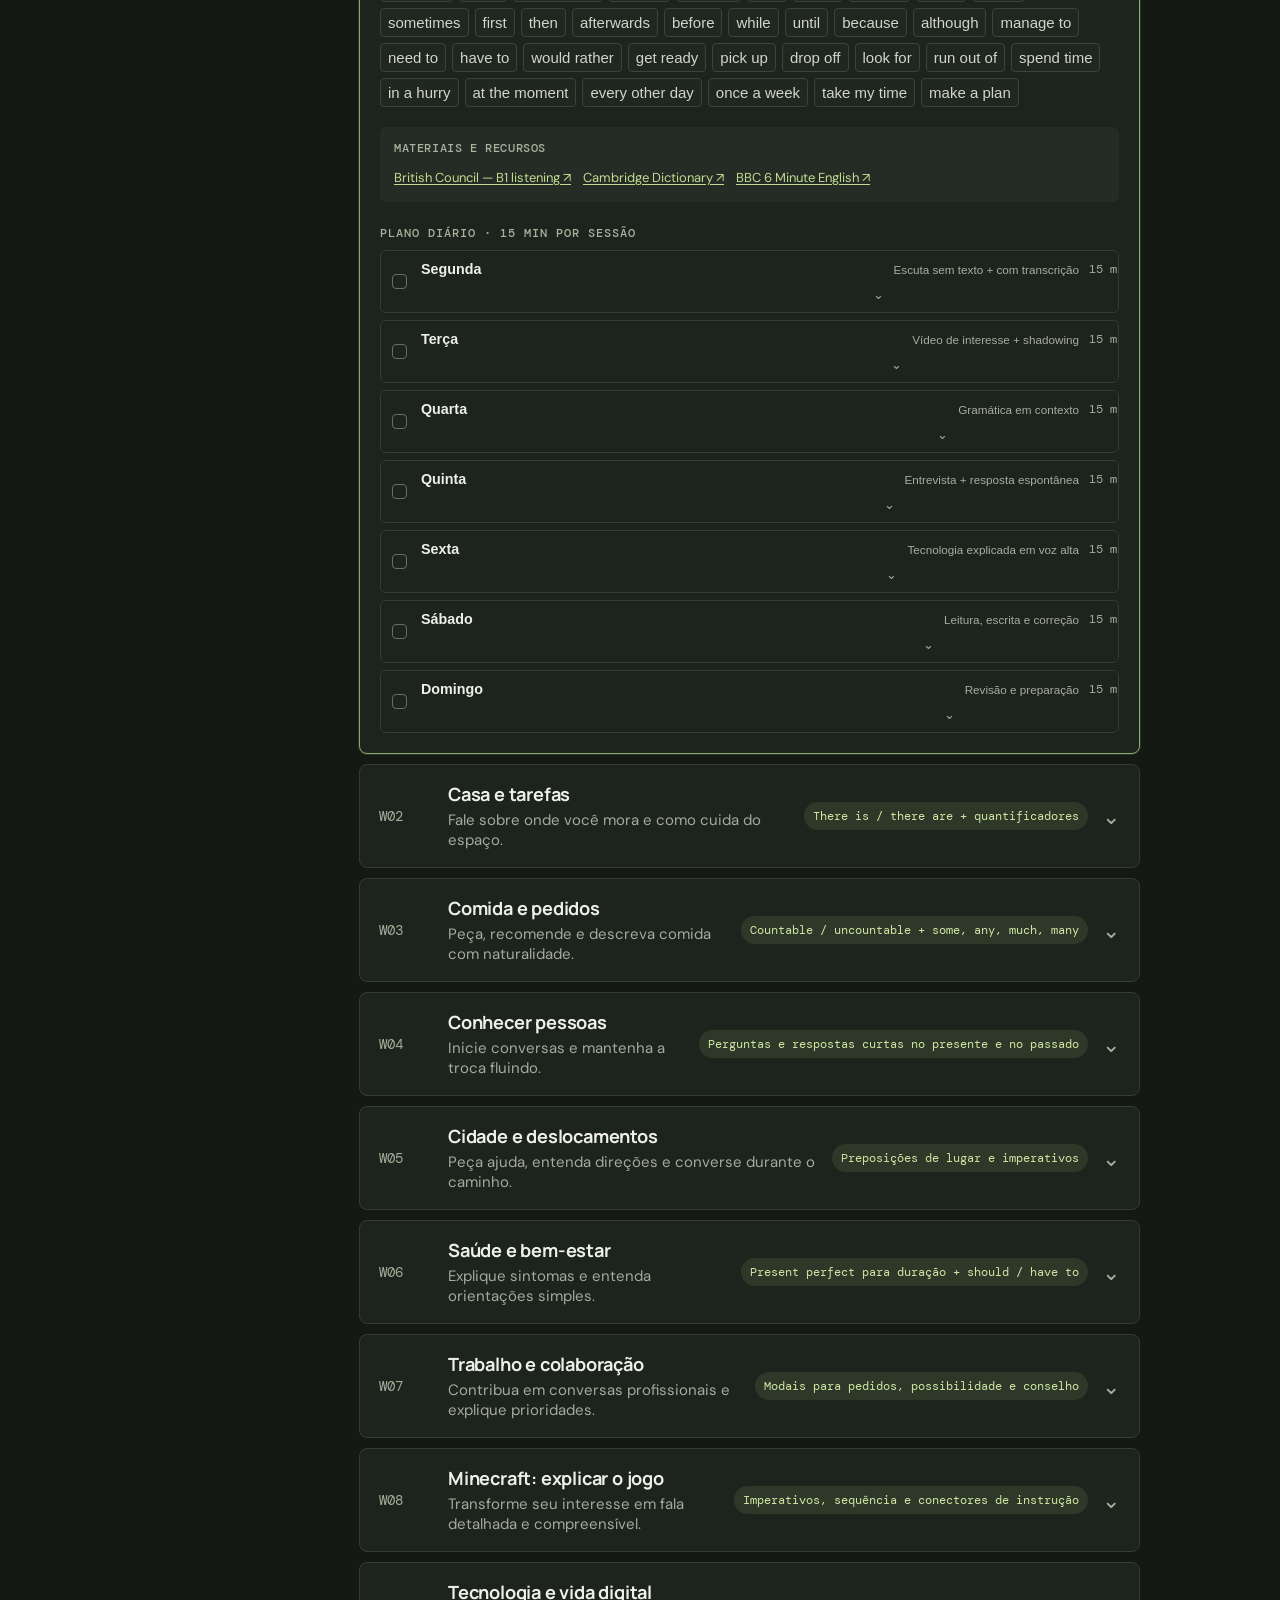
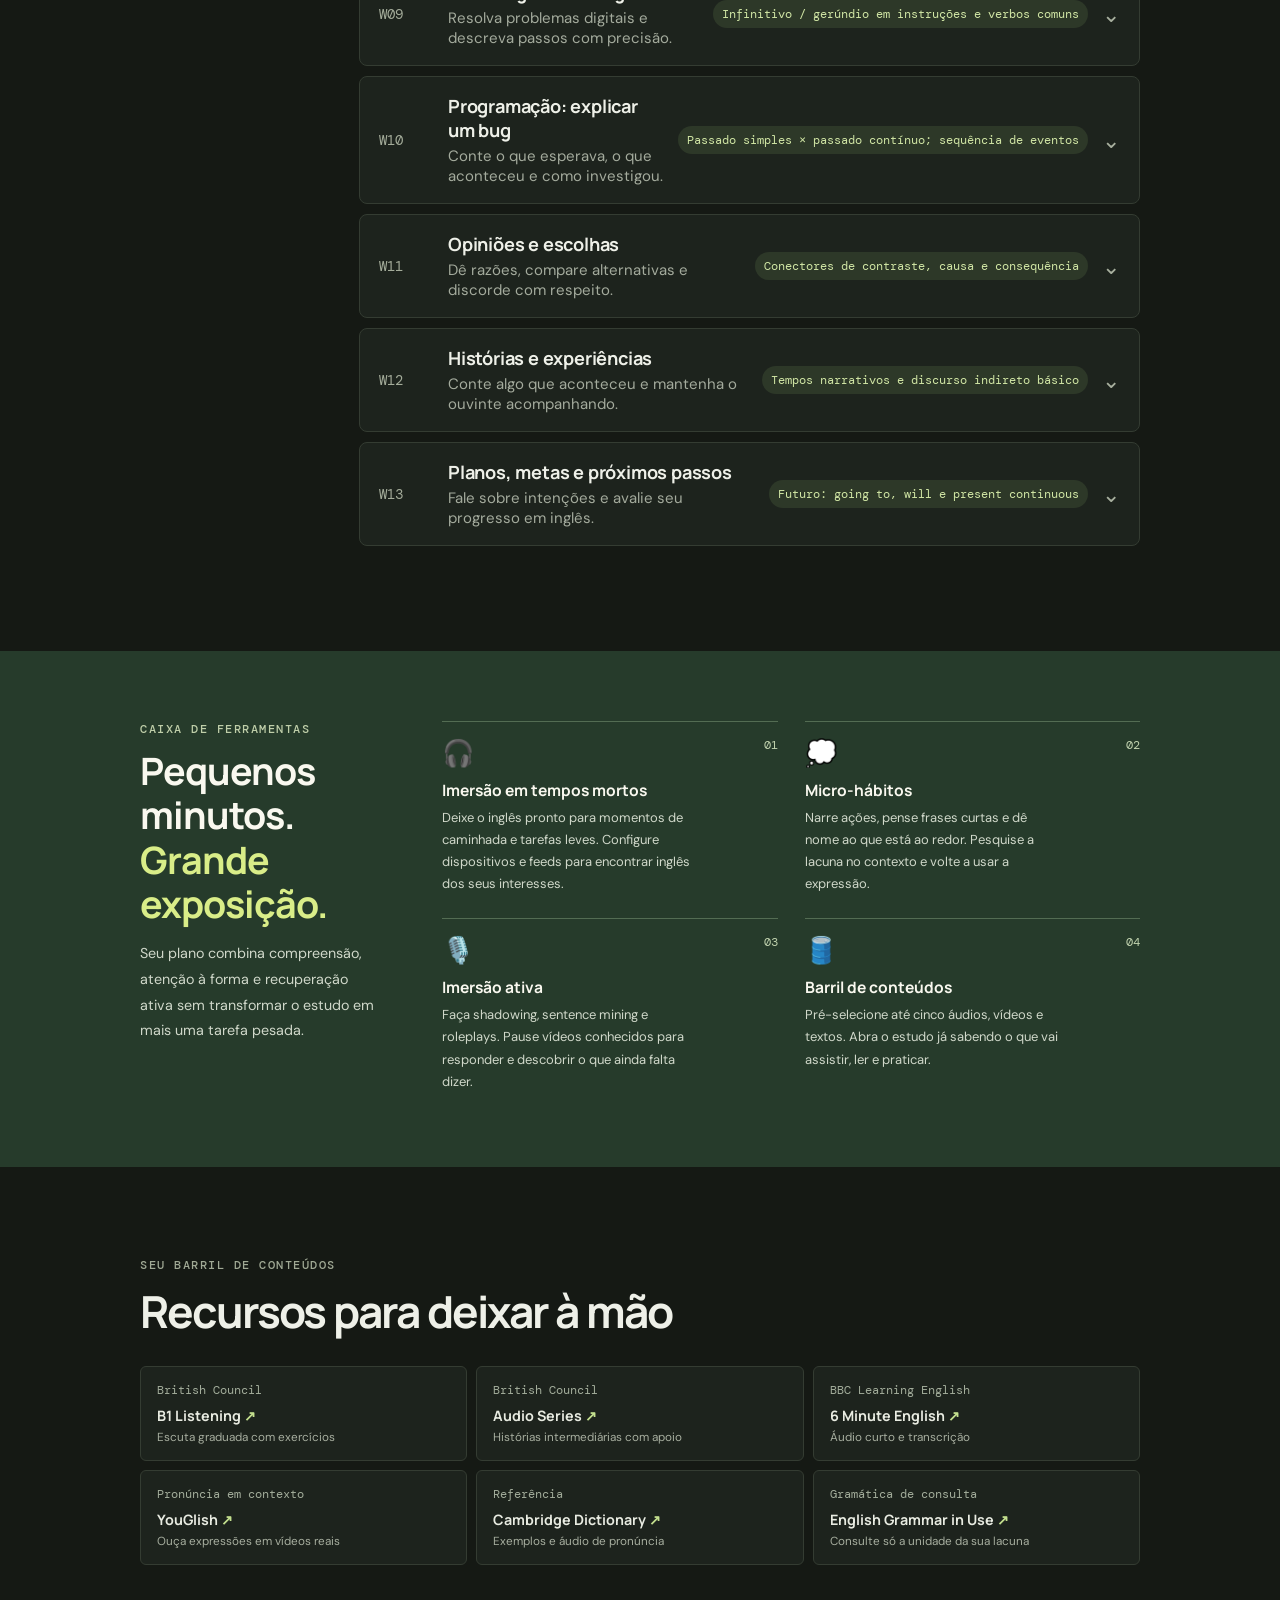
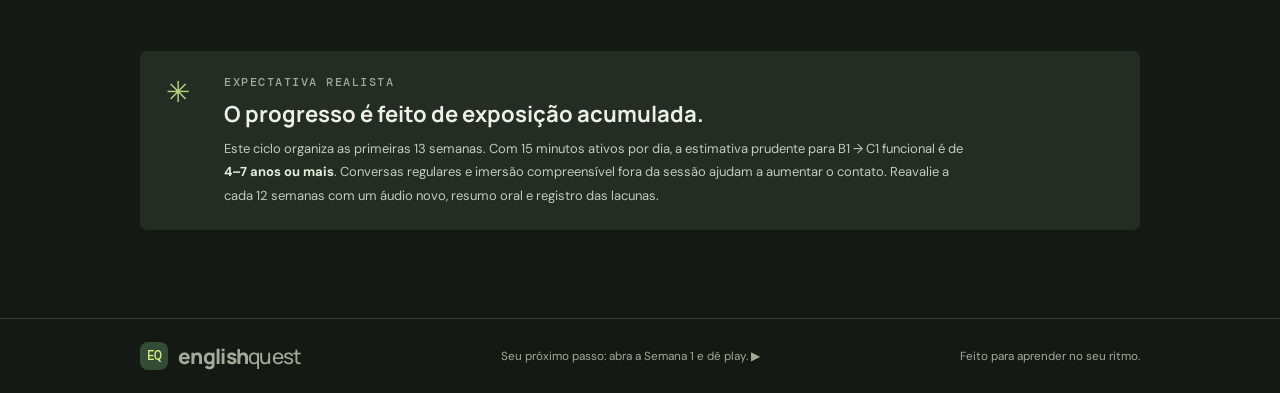
==== commit ee5ef38e: "feat: add Italian Quest (A2) plan with bilingual navigation" ====
--- a/index.html
+++ b/index.html
@@ -17,6 +17,7 @@
     <a class="brand" href="#top" aria-label="English Quest início"><span class="brand-mark">EQ</span><span>english<span class="brand-light">quest</span></span></a>
     <nav class="topnav" aria-label="Navegação principal">
       <a href="#roadmap">Roteiro</a><a href="#toolkit">Método</a>
+      <a href="italian/" class="lang-button" title="Mudar para o plano de Italiano A2">🇮🇹 Italian</a>
       <button class="quiet-button" id="export-button" type="button">Exportar progresso</button>
       <label class="import-button" for="import-file">Importar</label><input id="import-file" type="file" accept="application/json" hidden>
     </nav>
--- a/styles.css
+++ b/styles.css
@@ -42,3 +42,6 @@
 .vocab-guidance{margin:0 0 10px;color:#adb7a7;font:400 13px/1.5 var(--sans)}
 .hero-decoration{right:0}
 @media(max-width:640px){.progress-foot{align-items:flex-start;gap:9px;flex-direction:column}.listening-dialog{padding:19px 16px}.confidence-field>div{gap:8px 12px}}
+.lang-button{display:inline-flex;align-items:center;gap:6px;padding:6px 14px;border:1px solid #4a5746;border-radius:20px;background:rgba(180,207,131,0.08);color:#d4e6b2;font:600 13.5px var(--sans);text-decoration:none;transition:.2s}
+.lang-button:hover{background:#35492d;border-color:#8aa96a;color:#eef7dc}
+
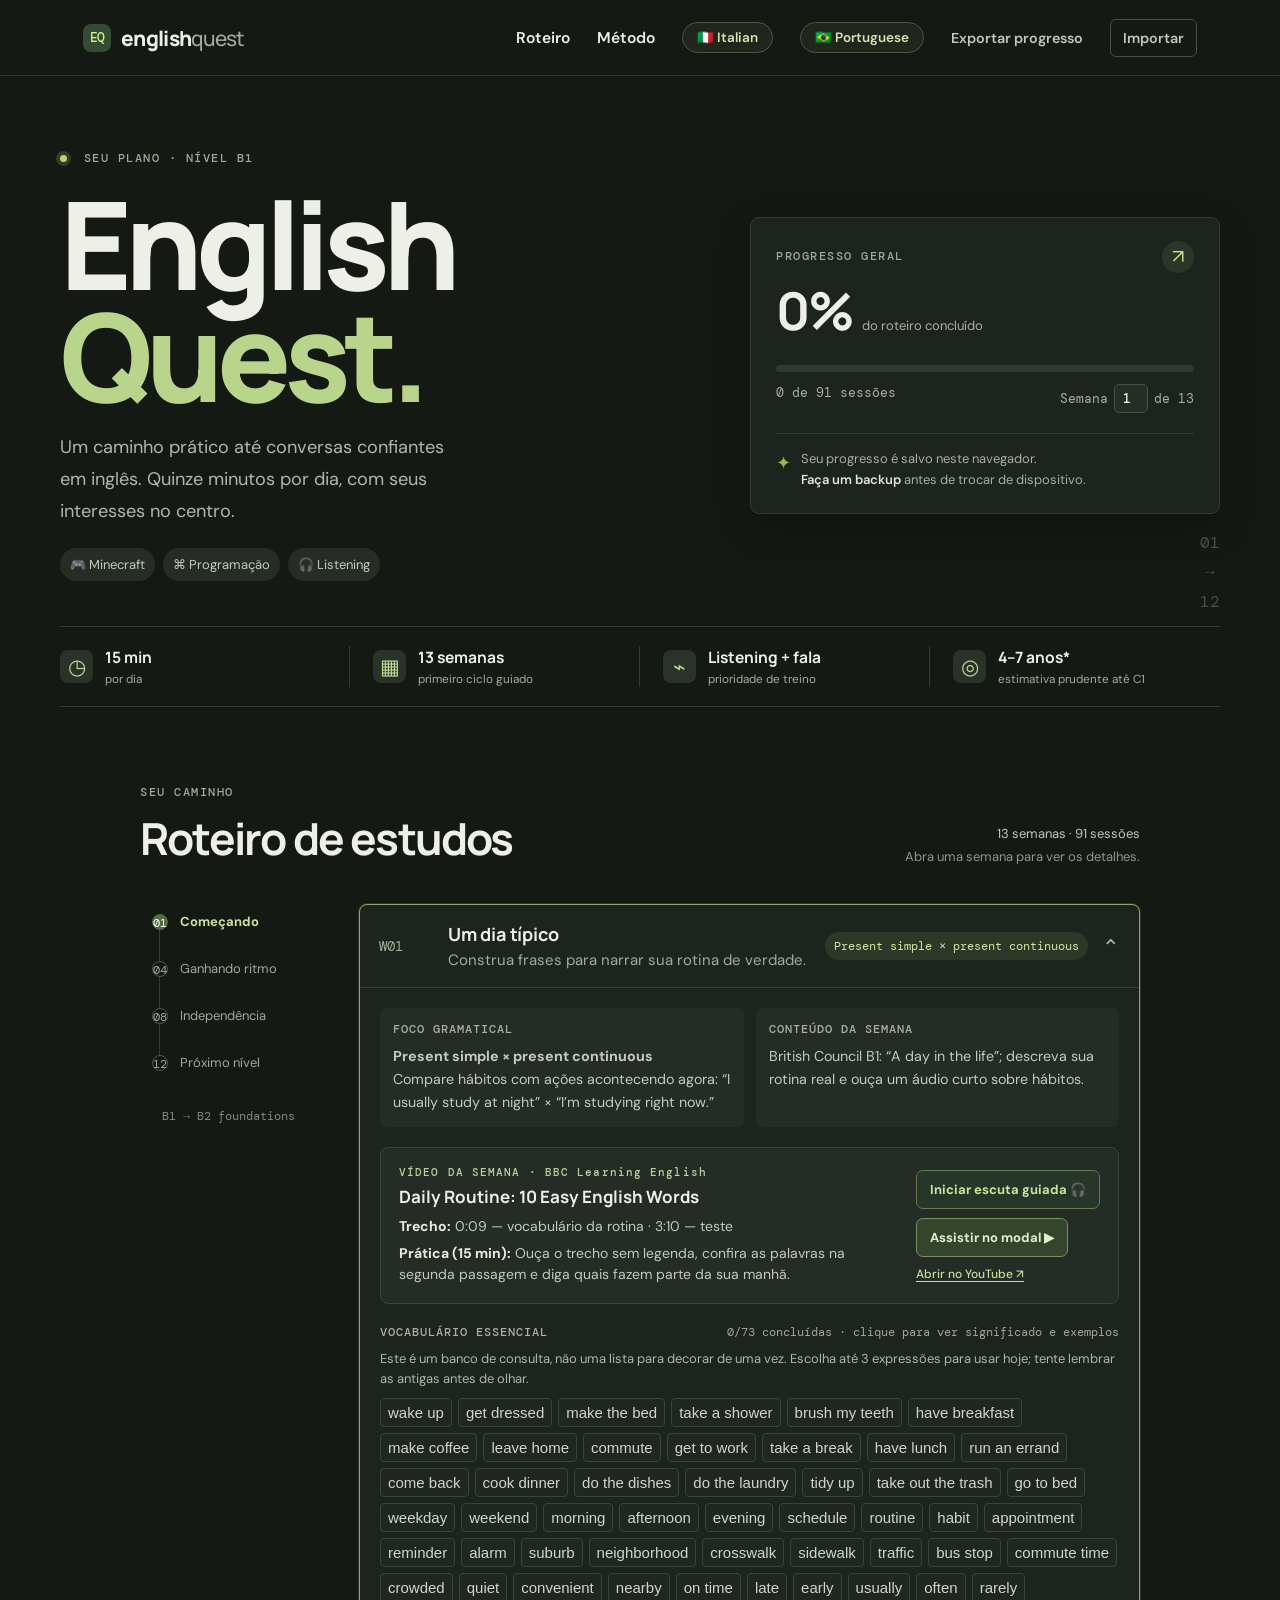
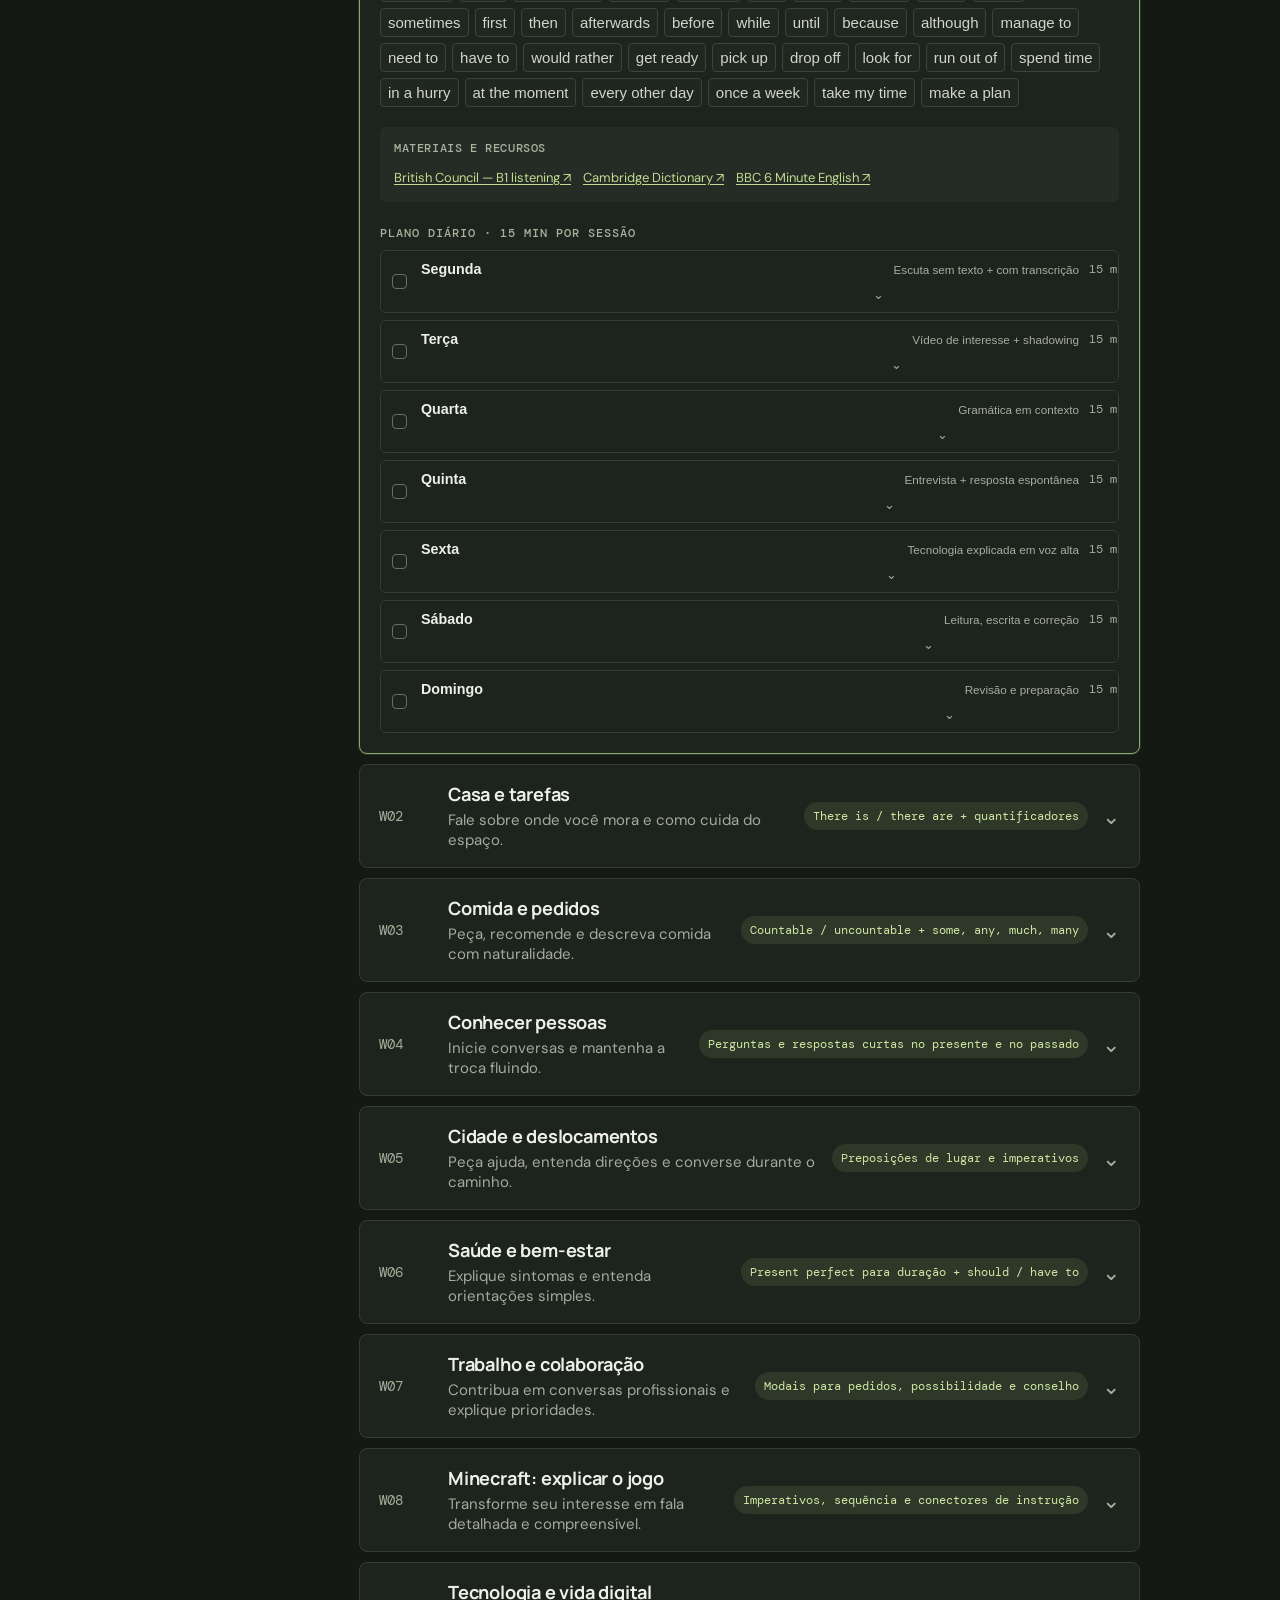
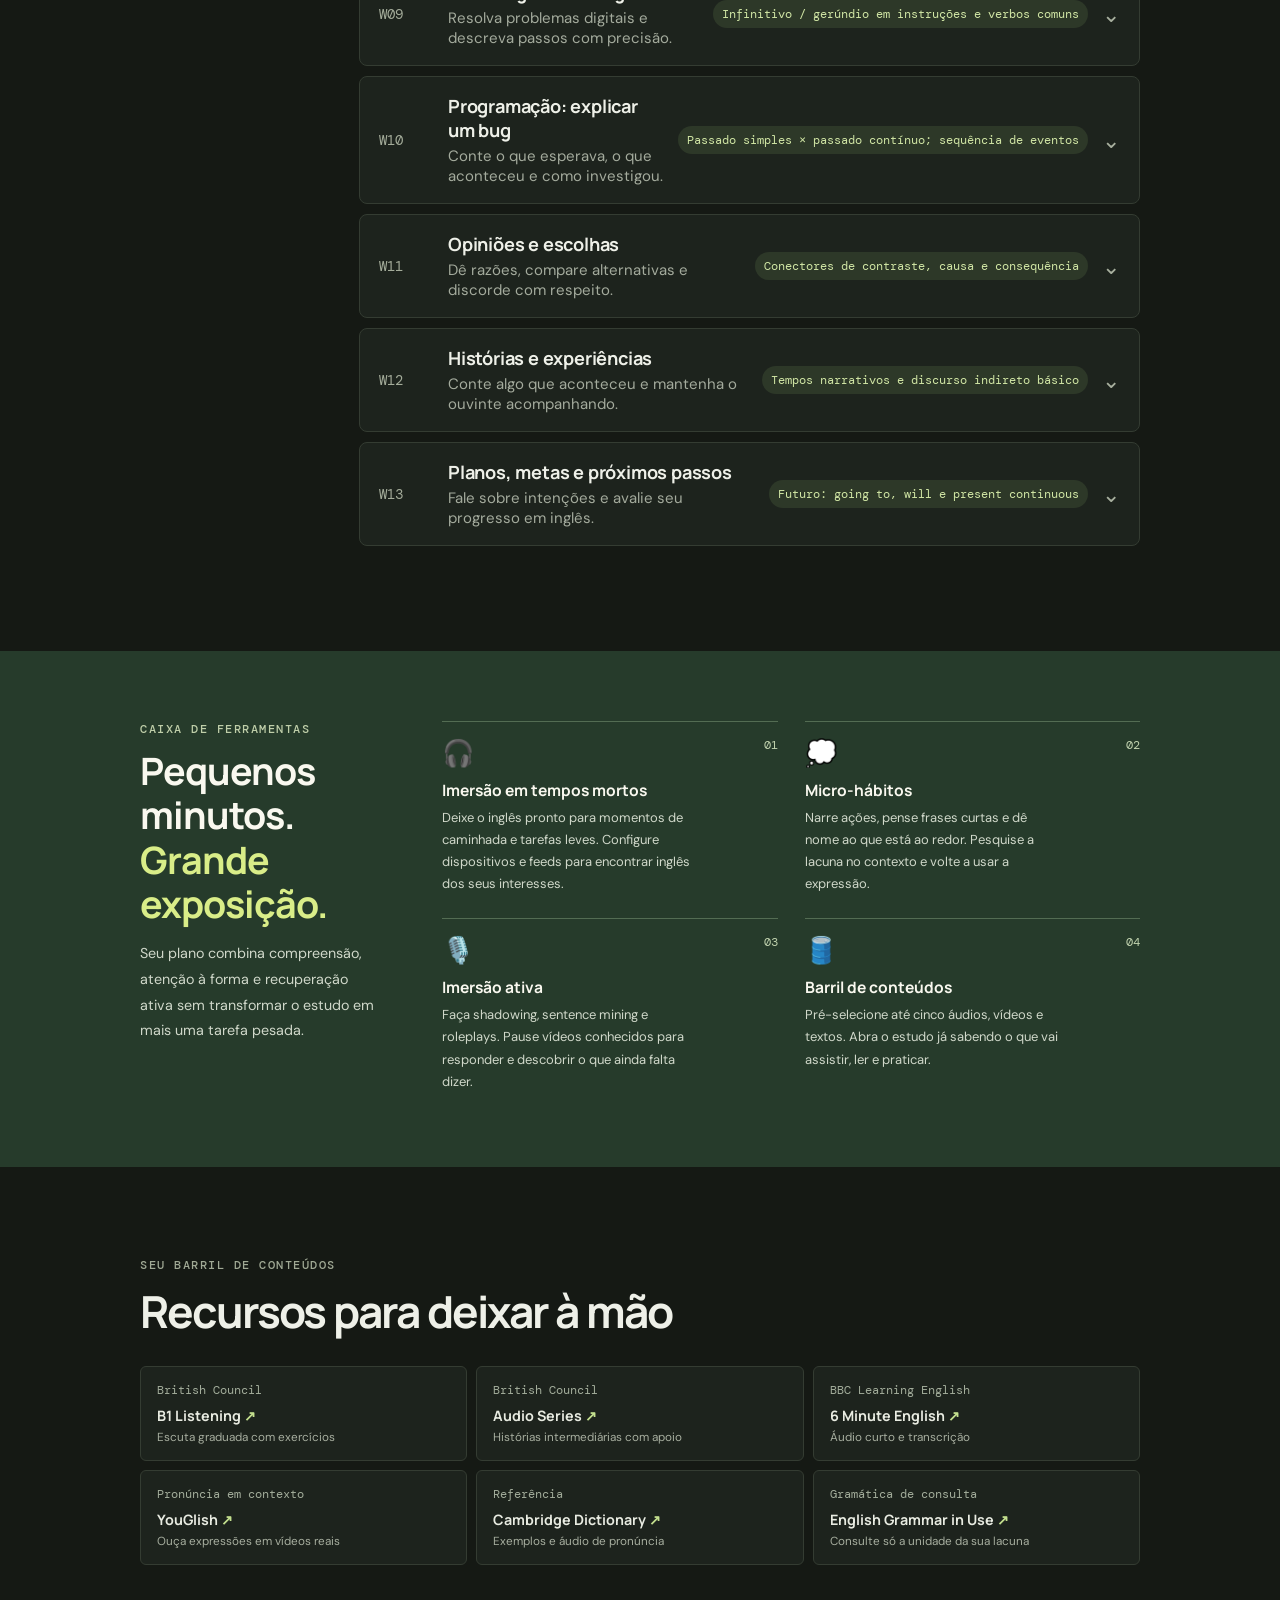
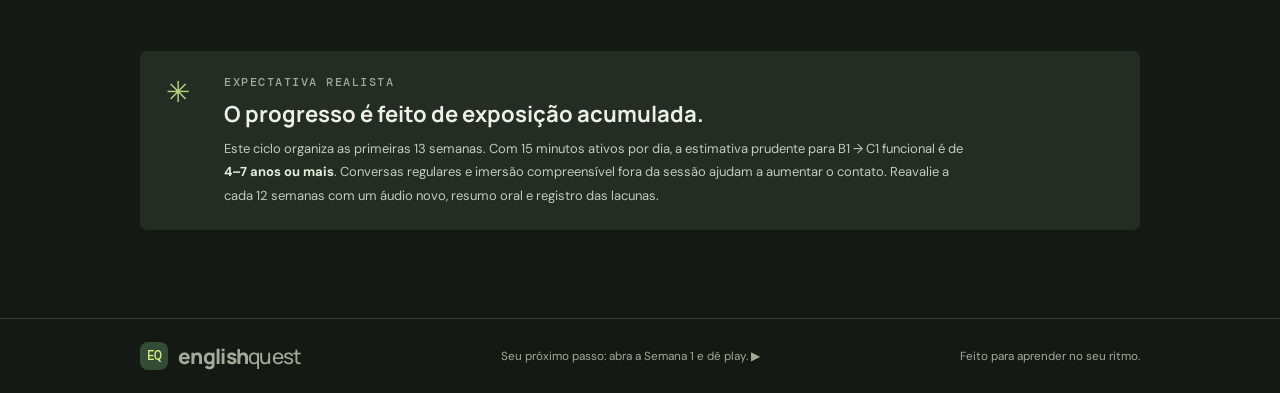
==== commit 3e22d16b: "feat: add Portuguese Quest (A1-A2) for English speakers with trilingual navigation" ====
--- a/index.html
+++ b/index.html
@@ -18,6 +18,7 @@
     <nav class="topnav" aria-label="Navegação principal">
       <a href="#roadmap">Roteiro</a><a href="#toolkit">Método</a>
       <a href="italian/" class="lang-button" title="Mudar para o plano de Italiano A2">🇮🇹 Italian</a>
+      <a href="portuguese/" class="lang-button" title="Mudar para o plano de Português Brasileiro A1-A2">🇧🇷 Portuguese</a>
       <button class="quiet-button" id="export-button" type="button">Exportar progresso</button>
       <label class="import-button" for="import-file">Importar</label><input id="import-file" type="file" accept="application/json" hidden>
     </nav>
--- a/styles.css
+++ b/styles.css
@@ -44,4 +44,7 @@
 @media(max-width:640px){.progress-foot{align-items:flex-start;gap:9px;flex-direction:column}.listening-dialog{padding:19px 16px}.confidence-field>div{gap:8px 12px}}
 .lang-button{display:inline-flex;align-items:center;gap:6px;padding:6px 14px;border:1px solid #4a5746;border-radius:20px;background:rgba(180,207,131,0.08);color:#d4e6b2;font:600 13.5px var(--sans);text-decoration:none;transition:.2s}
 .lang-button:hover{background:#35492d;border-color:#8aa96a;color:#eef7dc}
+.topnav>a.lang-button{display:inline-flex}
+@media(max-width:760px){.topnav>a.lang-button{display:inline-flex}.lang-button{padding:5px 9px;font-size:12px;gap:4px}}
+@media(max-width:480px){.lang-button{padding:4px 7px;font-size:11px}}
 
